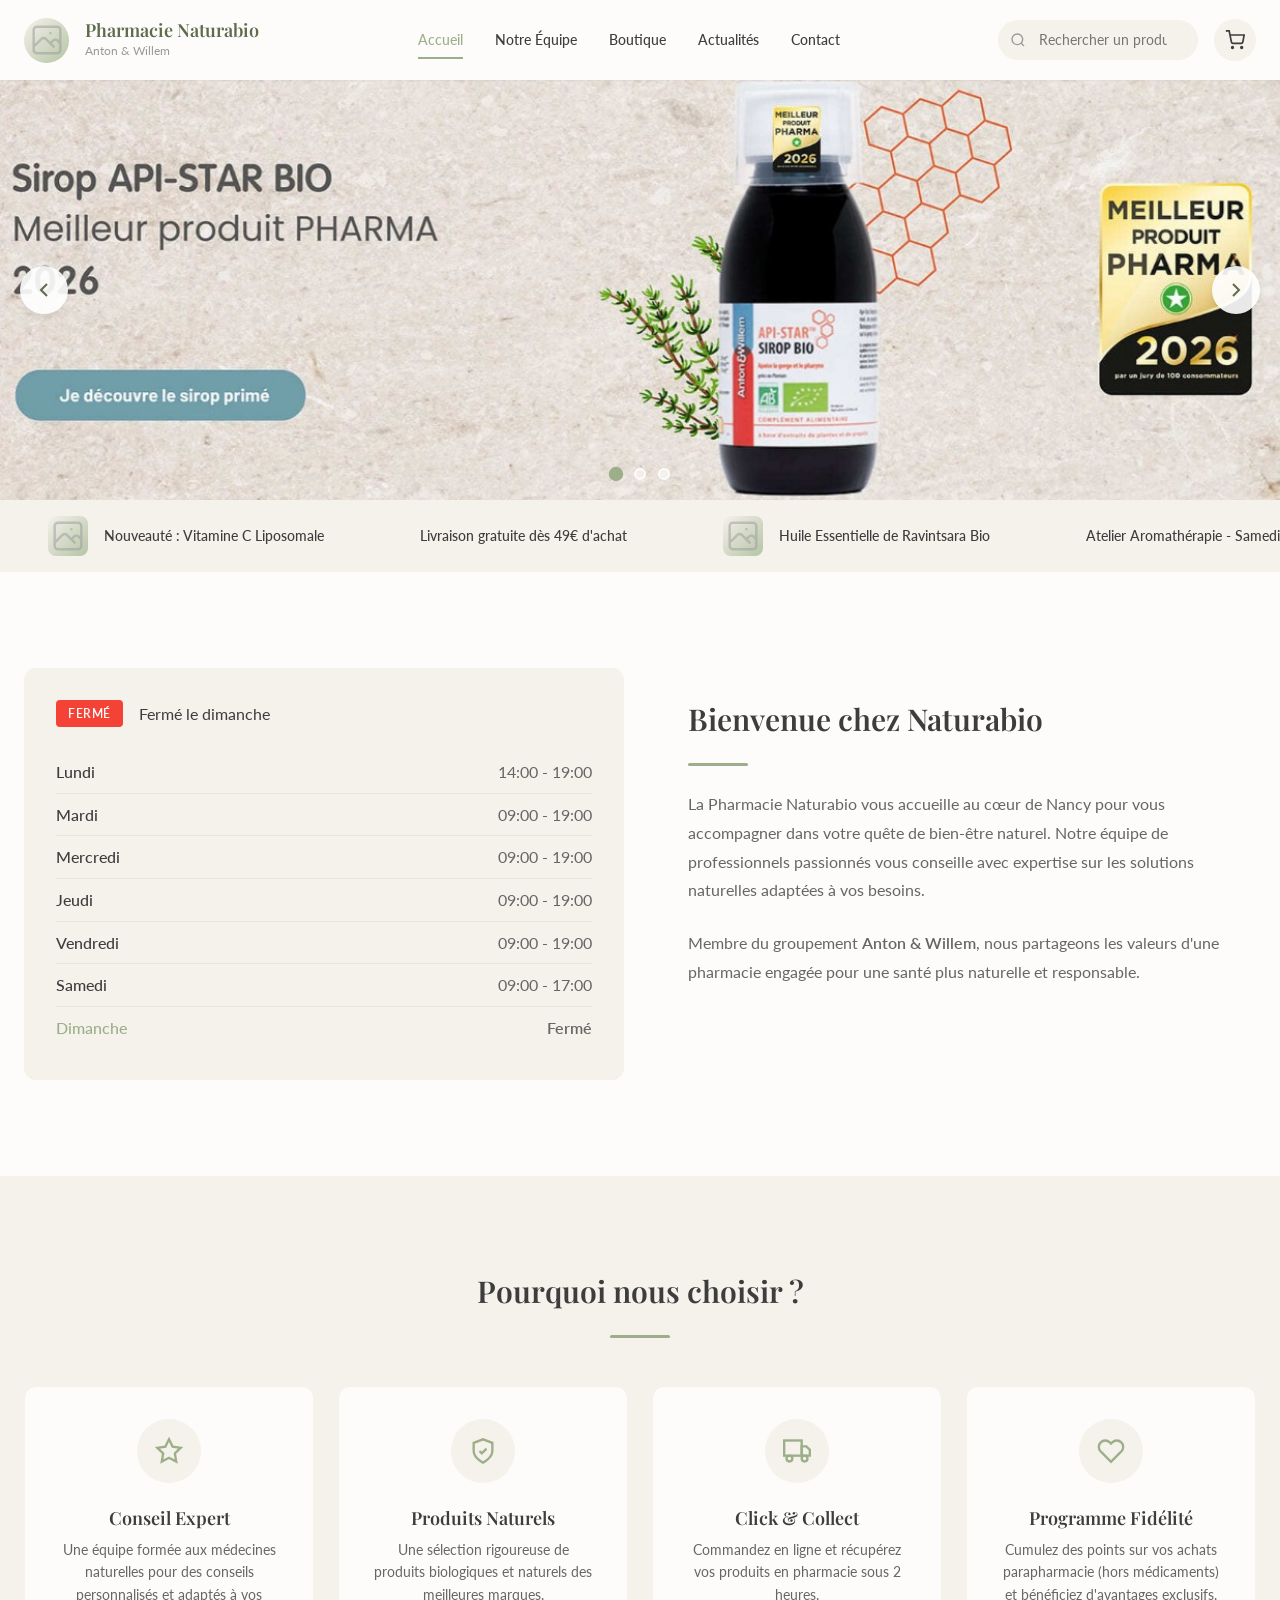
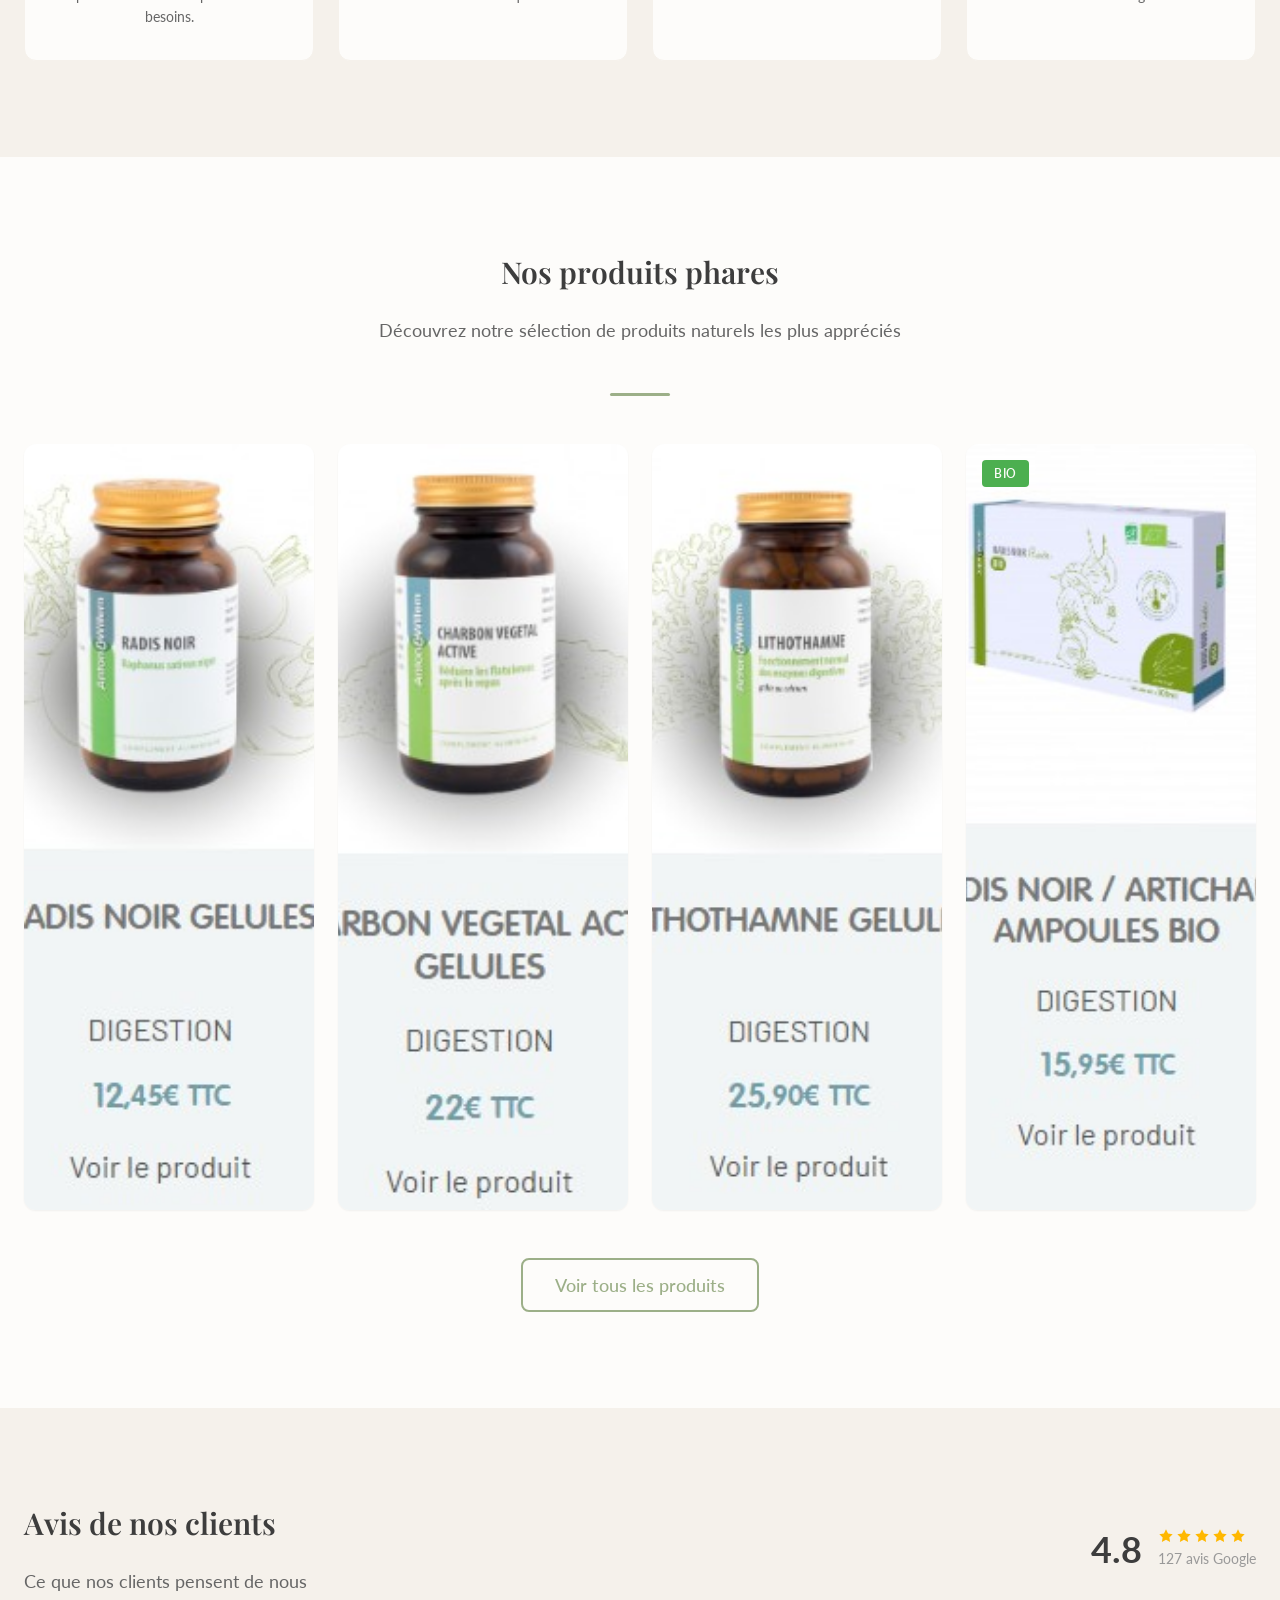
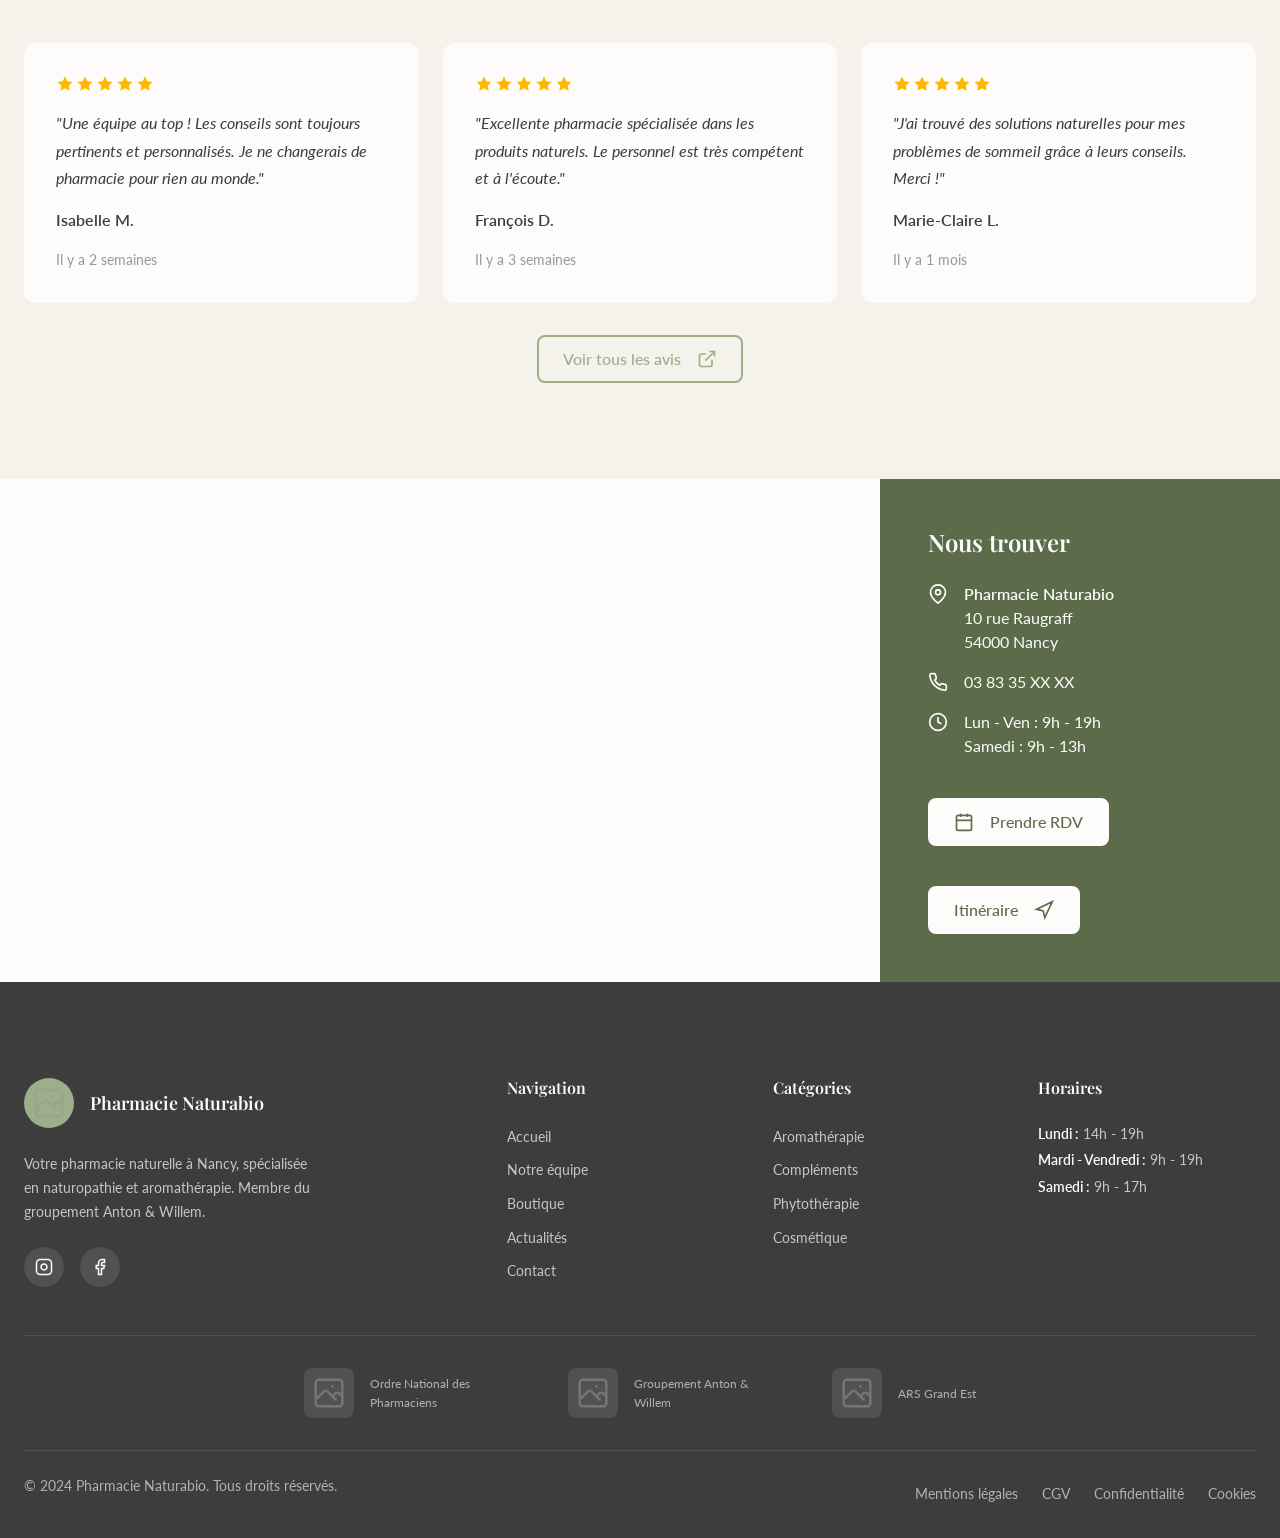
==== index.html @ a5e8bb73 "Initial commit - Site Pharmacie Naturabio Nancy" ====
<!DOCTYPE html>
<html lang="fr">
<head>
    <meta charset="UTF-8">
    <meta name="viewport" content="width=device-width, initial-scale=1.0">
    <meta name="description" content="Pharmacie Naturabio Nancy - Votre pharmacie naturelle spécialisée en naturopathie, aromathérapie et phytothérapie. Conseil expert et produits naturels de qualité.">
    <meta name="keywords" content="pharmacie, naturopathie, aromathérapie, phytothérapie, Nancy, produits naturels, huiles essentielles, compléments alimentaires">
    <meta name="author" content="Pharmacie Naturabio">

    <!-- Open Graph -->
    <meta property="og:title" content="Pharmacie Naturabio Nancy - Votre pharmacie naturelle">
    <meta property="og:description" content="Spécialiste en naturopathie et aromathérapie à Nancy. Conseils personnalisés et produits naturels de qualité.">
    <meta property="og:type" content="website">
    <meta property="og:url" content="https://www.pharmacie-naturabio.fr">
    <meta property="og:image" content="assets/images/og-image.jpg">

    <!-- Favicon -->
    <link rel="icon" type="image/svg+xml" href="assets/images/favicon.svg">
    <link rel="apple-touch-icon" href="assets/images/apple-touch-icon.png">

    <!-- Fonts -->
    <link rel="preconnect" href="https://fonts.googleapis.com">
    <link rel="preconnect" href="https://fonts.gstatic.com" crossorigin>
    <link href="https://fonts.googleapis.com/css2?family=Lato:wght@300;400;500;600;700&family=Playfair+Display:wght@400;500;600;700&display=swap" rel="stylesheet">

    <!-- Styles -->
    <link rel="stylesheet" href="styles/main.css">
    <link rel="stylesheet" href="styles/components.css">
    <link rel="stylesheet" href="styles/layout.css">
    <link rel="stylesheet" href="styles/responsive.css">

    <title>Pharmacie Naturabio Nancy - Votre pharmacie naturelle</title>

    <!-- Schema.org LocalBusiness -->
    <script type="application/ld+json">
    {
        "@context": "https://schema.org",
        "@type": "Pharmacy",
        "name": "Pharmacie Naturabio",
        "image": "https://www.pharmacie-naturabio.fr/assets/images/pharmacy.jpg",
        "address": {
            "@type": "PostalAddress",
            "streetAddress": "10 rue Raugraff",
            "addressLocality": "Nancy",
            "postalCode": "54000",
            "addressCountry": "FR"
        },
        "telephone": "+33383350000",
        "openingHoursSpecification": [
            {
                "@type": "OpeningHoursSpecification",
                "dayOfWeek": "Monday",
                "opens": "14:00",
                "closes": "19:00"
            },
            {
                "@type": "OpeningHoursSpecification",
                "dayOfWeek": ["Tuesday", "Wednesday", "Thursday", "Friday"],
                "opens": "09:00",
                "closes": "19:00"
            },
            {
                "@type": "OpeningHoursSpecification",
                "dayOfWeek": "Saturday",
                "opens": "09:00",
                "closes": "17:00"
            }
        ],
        "priceRange": "€€"
    }
    </script>
</head>
<body>
    <div class="page-wrapper">
        <!-- Header -->
        <header class="header">
            <div class="container header-container">
                <!-- Logo -->
                <a href="index.html" class="header-logo">
                    <div class="placeholder-image" style="width: 45px; height: 45px; border-radius: 50%;"></div>
                    <div class="header-logo-text">
                        <span class="header-logo-name">Pharmacie Naturabio</span>
                        <span class="header-logo-tagline">Anton & Willem</span>
                    </div>
                </a>

                <!-- Navigation -->
                <nav class="nav-main">
                    <a href="index.html" class="active">Accueil</a>
                    <a href="equipe.html">Notre Équipe</a>
                    <a href="boutique.html">Boutique</a>
                    <a href="actualites.html">Actualités</a>
                    <a href="contact.html">Contact</a>
                </nav>

                <!-- Header Actions -->
                <div class="header-actions">
                    <div class="header-search">
                        <span class="search-icon">
                            <svg width="16" height="16" viewBox="0 0 24 24" fill="none" stroke="currentColor" stroke-width="2">
                                <circle cx="11" cy="11" r="8"></circle>
                                <line x1="21" y1="21" x2="16.65" y2="16.65"></line>
                            </svg>
                        </span>
                        <input type="search" placeholder="Rechercher un produit..." aria-label="Rechercher">
                    </div>

                    <a href="panier.html" class="cart-btn" aria-label="Panier">
                        <svg width="20" height="20" viewBox="0 0 24 24" fill="none" stroke="currentColor" stroke-width="2">
                            <circle cx="9" cy="21" r="1"></circle>
                            <circle cx="20" cy="21" r="1"></circle>
                            <path d="M1 1h4l2.68 13.39a2 2 0 0 0 2 1.61h9.72a2 2 0 0 0 2-1.61L23 6H6"></path>
                        </svg>
                        <span class="cart-count"></span>
                    </a>

                    <!-- Mobile Menu Toggle -->
                    <button class="menu-toggle" aria-label="Menu">
                        <span></span>
                        <span></span>
                        <span></span>
                    </button>
                </div>
            </div>
        </header>

        <!-- Mobile Navigation -->
        <nav class="nav-mobile">
            <a href="index.html" class="active">Accueil</a>
            <a href="equipe.html">Notre Équipe</a>
            <a href="boutique.html">Boutique</a>
            <a href="actualites.html">Actualités</a>
            <a href="contact.html">Contact</a>
        </nav>

        <!-- Main Content -->
        <main class="main-content">
            <!-- Hero Slideshow -->
            <section class="hero-slideshow">
                <div class="hero-slides">
                    <div class="hero-slide active">
                        <img src="assets/images/hero/hero-1.jpg" alt="Sirop API-STAR BIO - Meilleur produit Pharma 2026">
                    </div>
                    <div class="hero-slide">
                        <img src="assets/images/hero/hero-2.jpg" alt="45 Huiles essentielles 100% biologiques">
                    </div>
                    <div class="hero-slide">
                        <img src="assets/images/hero/hero-3.jpg" alt="Dynafyt - Vitalité physique et mentale 2026">
                    </div>
                </div>
                <div class="hero-dots">
                    <button class="hero-dot active" data-slide="0" aria-label="Slide 1"></button>
                    <button class="hero-dot" data-slide="1" aria-label="Slide 2"></button>
                    <button class="hero-dot" data-slide="2" aria-label="Slide 3"></button>
                </div>
                <button class="hero-arrow hero-arrow-prev" aria-label="Précédent">
                    <svg width="24" height="24" viewBox="0 0 24 24" fill="none" stroke="currentColor" stroke-width="2">
                        <polyline points="15,18 9,12 15,6"></polyline>
                    </svg>
                </button>
                <button class="hero-arrow hero-arrow-next" aria-label="Suivant">
                    <svg width="24" height="24" viewBox="0 0 24 24" fill="none" stroke="currentColor" stroke-width="2">
                        <polyline points="9,18 15,12 9,6"></polyline>
                    </svg>
                </button>
            </section>

            <!-- Marquee Banner -->
            <section class="marquee">
                <div class="marquee-content">
                    <!-- Content will be generated by marquee.js -->
                    <div class="marquee-item">
                        <span>Livraison gratuite dès 49€ d'achat</span>
                    </div>
                    <div class="marquee-divider"></div>
                    <div class="marquee-item">
                        <span>Click & Collect disponible</span>
                    </div>
                    <div class="marquee-divider"></div>
                    <div class="marquee-item">
                        <span>Conseil expert en aromathérapie</span>
                    </div>
                    <div class="marquee-divider"></div>
                    <div class="marquee-item">
                        <span>Nouveautés chaque semaine</span>
                    </div>
                    <div class="marquee-divider"></div>
                </div>
            </section>

            <!-- Hours Section -->
            <section class="section hours-section">
                <div class="container">
                    <div class="hours-grid">
                        <div class="hours-card">
                            <div class="hours-status">
                                <!-- Status will be generated by hours.js -->
                                <span class="badge badge-open">Ouvert</span>
                                <span class="hours-message">Jusqu'à 19h00</span>
                            </div>
                            <table class="hours-table">
                                <tr>
                                    <td class="day">Lundi</td>
                                    <td class="time">14h - 19h</td>
                                </tr>
                                <tr>
                                    <td class="day">Mardi</td>
                                    <td class="time">9h - 19h</td>
                                </tr>
                                <tr>
                                    <td class="day">Mercredi</td>
                                    <td class="time">9h - 19h</td>
                                </tr>
                                <tr>
                                    <td class="day">Jeudi</td>
                                    <td class="time">9h - 19h</td>
                                </tr>
                                <tr>
                                    <td class="day">Vendredi</td>
                                    <td class="time">9h - 19h</td>
                                </tr>
                                <tr>
                                    <td class="day">Samedi</td>
                                    <td class="time">9h - 17h</td>
                                </tr>
                                <tr>
                                    <td class="day">Dimanche</td>
                                    <td class="time">Fermé</td>
                                </tr>
                            </table>
                            <div class="hours-alert">
                                <!-- Alerts will be generated by hours.js -->
                            </div>
                        </div>

                        <div style="padding: var(--spacing-xl);">
                            <h2 class="section-title">Bienvenue chez Naturabio</h2>
                            <div class="divider divider--left"></div>
                            <p style="color: var(--color-text-light); line-height: 1.8; margin-bottom: var(--spacing-lg);">
                                La Pharmacie Naturabio vous accueille au cœur de Nancy pour vous accompagner dans votre quête de bien-être naturel. Notre équipe de professionnels passionnés vous conseille avec expertise sur les solutions naturelles adaptées à vos besoins.
                            </p>
                            <p style="color: var(--color-text-light); line-height: 1.8;">
                                Membre du groupement <strong>Anton & Willem</strong>, nous partageons les valeurs d'une pharmacie engagée pour une santé plus naturelle et responsable.
                            </p>
                        </div>
                    </div>
                </div>
            </section>

            <!-- Features Section -->
            <section class="section bg-secondary">
                <div class="container">
                    <div class="text-center mb-2xl">
                        <h2 class="section-title">Pourquoi nous choisir ?</h2>
                        <div class="divider"></div>
                    </div>

                    <div class="features-grid">
                        <div class="feature-card">
                            <div class="feature-icon">
                                <svg width="28" height="28" viewBox="0 0 24 24" fill="none" stroke="currentColor" stroke-width="2">
                                    <path d="M12 2l3.09 6.26L22 9.27l-5 4.87 1.18 6.88L12 17.77l-6.18 3.25L7 14.14 2 9.27l6.91-1.01L12 2z"></path>
                                </svg>
                            </div>
                            <h3 class="feature-title">Conseil Expert</h3>
                            <p class="feature-text">Une équipe formée aux médecines naturelles pour des conseils personnalisés et adaptés à vos besoins.</p>
                        </div>

                        <div class="feature-card">
                            <div class="feature-icon">
                                <svg width="28" height="28" viewBox="0 0 24 24" fill="none" stroke="currentColor" stroke-width="2">
                                    <path d="M12 22s8-4 8-10V5l-8-3-8 3v7c0 6 8 10 8 10z"></path>
                                    <path d="M9 12l2 2 4-4"></path>
                                </svg>
                            </div>
                            <h3 class="feature-title">Produits Naturels</h3>
                            <p class="feature-text">Une sélection rigoureuse de produits biologiques et naturels des meilleures marques.</p>
                        </div>

                        <div class="feature-card">
                            <div class="feature-icon">
                                <svg width="28" height="28" viewBox="0 0 24 24" fill="none" stroke="currentColor" stroke-width="2">
                                    <rect x="1" y="3" width="15" height="13"></rect>
                                    <polygon points="16 8 20 8 23 11 23 16 16 16 16 8"></polygon>
                                    <circle cx="5.5" cy="18.5" r="2.5"></circle>
                                    <circle cx="18.5" cy="18.5" r="2.5"></circle>
                                </svg>
                            </div>
                            <h3 class="feature-title">Click & Collect</h3>
                            <p class="feature-text">Commandez en ligne et récupérez vos produits en pharmacie sous 2 heures.</p>
                        </div>

                        <div class="feature-card">
                            <div class="feature-icon">
                                <svg width="28" height="28" viewBox="0 0 24 24" fill="none" stroke="currentColor" stroke-width="2">
                                    <path d="M20.84 4.61a5.5 5.5 0 0 0-7.78 0L12 5.67l-1.06-1.06a5.5 5.5 0 0 0-7.78 7.78l1.06 1.06L12 21.23l7.78-7.78 1.06-1.06a5.5 5.5 0 0 0 0-7.78z"></path>
                                </svg>
                            </div>
                            <h3 class="feature-title">Programme Fidélité</h3>
                            <p class="feature-text">Cumulez des points sur vos achats parapharmacie (hors médicaments) et bénéficiez d'avantages exclusifs.</p>
                        </div>
                    </div>
                </div>
            </section>

            <!-- Products Preview Section -->
            <section class="section">
                <div class="container">
                    <div class="text-center mb-2xl">
                        <h2 class="section-title">Nos produits phares</h2>
                        <p class="section-subtitle">Découvrez notre sélection de produits naturels les plus appréciés</p>
                        <div class="divider"></div>
                    </div>

                    <div class="products-grid" style="grid-template-columns: repeat(4, 1fr);">
                        <!-- Product 1 - Radis Noir -->
                        <article class="card product-card">
                            <a href="boutique.html" class="card-image">
                                <img src="assets/images/products/product-1.jpg" alt="Radis Noir Gélules">
                            </a>
                            <div class="card-body">
                                <p class="product-brand">Anton & Willem</p>
                                <h3 class="product-name">
                                    <a href="boutique.html">Radis Noir Gélules</a>
                                </h3>
                                <p class="product-category">Digestion</p>
                                <div>
                                    <span class="product-price">12,45 €</span>
                                </div>
                                <button class="btn btn-primary btn-sm btn-block add-to-cart mt-md">
                                    Ajouter au panier
                                </button>
                            </div>
                        </article>

                        <!-- Product 2 - Charbon Végétal -->
                        <article class="card product-card">
                            <a href="boutique.html" class="card-image">
                                <img src="assets/images/products/product-2.jpg" alt="Charbon Végétal Active Gélules">
                            </a>
                            <div class="card-body">
                                <p class="product-brand">Anton & Willem</p>
                                <h3 class="product-name">
                                    <a href="boutique.html">Charbon Végétal Active</a>
                                </h3>
                                <p class="product-category">Digestion</p>
                                <div>
                                    <span class="product-price">22,00 €</span>
                                </div>
                                <button class="btn btn-primary btn-sm btn-block add-to-cart mt-md">
                                    Ajouter au panier
                                </button>
                            </div>
                        </article>

                        <!-- Product 3 - Lithothamne -->
                        <article class="card product-card">
                            <a href="boutique.html" class="card-image">
                                <img src="assets/images/products/product-3.jpg" alt="Lithothamne Gélules">
                            </a>
                            <div class="card-body">
                                <p class="product-brand">Anton & Willem</p>
                                <h3 class="product-name">
                                    <a href="boutique.html">Lithothamne Gélules</a>
                                </h3>
                                <p class="product-category">Digestion</p>
                                <div>
                                    <span class="product-price">25,90 €</span>
                                </div>
                                <button class="btn btn-primary btn-sm btn-block add-to-cart mt-md">
                                    Ajouter au panier
                                </button>
                            </div>
                        </article>

                        <!-- Product 4 - Radis Noir Artichaut -->
                        <article class="card product-card">
                            <a href="boutique.html" class="card-image">
                                <img src="assets/images/products/product-4.jpg" alt="Radis Noir Artichaut Ampoules Bio">
                                <div class="product-badges">
                                    <span class="badge badge-bio">Bio</span>
                                </div>
                            </a>
                            <div class="card-body">
                                <p class="product-brand">Anton & Willem</p>
                                <h3 class="product-name">
                                    <a href="boutique.html">Radis Noir / Artichaut Ampoules</a>
                                </h3>
                                <p class="product-category">Digestion</p>
                                <div>
                                    <span class="product-price">15,95 €</span>
                                </div>
                                <button class="btn btn-primary btn-sm btn-block add-to-cart mt-md">
                                    Ajouter au panier
                                </button>
                            </div>
                        </article>
                    </div>

                    <div class="text-center mt-2xl">
                        <a href="boutique.html" class="btn btn-secondary btn-lg">Voir tous les produits</a>
                    </div>
                </div>
            </section>

            <!-- Reviews Section -->
            <section class="section reviews-section">
                <div class="container">
                    <div class="reviews-header">
                        <div>
                            <h2 class="section-title">Avis de nos clients</h2>
                            <p class="section-subtitle">Ce que nos clients pensent de nous</p>
                        </div>
                        <div class="reviews-summary">
                            <span class="reviews-score">4.8</span>
                            <div class="reviews-stars">
                                <div class="stars-rating">
                                    <svg class="star-filled" viewBox="0 0 24 24"><path d="M12 2l3.09 6.26L22 9.27l-5 4.87 1.18 6.88L12 17.77l-6.18 3.25L7 14.14 2 9.27l6.91-1.01L12 2z" fill="currentColor"/></svg>
                                    <svg class="star-filled" viewBox="0 0 24 24"><path d="M12 2l3.09 6.26L22 9.27l-5 4.87 1.18 6.88L12 17.77l-6.18 3.25L7 14.14 2 9.27l6.91-1.01L12 2z" fill="currentColor"/></svg>
                                    <svg class="star-filled" viewBox="0 0 24 24"><path d="M12 2l3.09 6.26L22 9.27l-5 4.87 1.18 6.88L12 17.77l-6.18 3.25L7 14.14 2 9.27l6.91-1.01L12 2z" fill="currentColor"/></svg>
                                    <svg class="star-filled" viewBox="0 0 24 24"><path d="M12 2l3.09 6.26L22 9.27l-5 4.87 1.18 6.88L12 17.77l-6.18 3.25L7 14.14 2 9.27l6.91-1.01L12 2z" fill="currentColor"/></svg>
                                    <svg class="star-filled" viewBox="0 0 24 24"><path d="M12 2l3.09 6.26L22 9.27l-5 4.87 1.18 6.88L12 17.77l-6.18 3.25L7 14.14 2 9.27l6.91-1.01L12 2z" fill="currentColor"/></svg>
                                </div>
                                <span class="reviews-count">127 avis Google</span>
                            </div>
                        </div>
                    </div>

                    <div class="reviews-carousel">
                        <div class="review-card">
                            <div class="review-stars">
                                <svg viewBox="0 0 24 24"><path d="M12 2l3.09 6.26L22 9.27l-5 4.87 1.18 6.88L12 17.77l-6.18 3.25L7 14.14 2 9.27l6.91-1.01L12 2z"/></svg>
                                <svg viewBox="0 0 24 24"><path d="M12 2l3.09 6.26L22 9.27l-5 4.87 1.18 6.88L12 17.77l-6.18 3.25L7 14.14 2 9.27l6.91-1.01L12 2z"/></svg>
                                <svg viewBox="0 0 24 24"><path d="M12 2l3.09 6.26L22 9.27l-5 4.87 1.18 6.88L12 17.77l-6.18 3.25L7 14.14 2 9.27l6.91-1.01L12 2z"/></svg>
                                <svg viewBox="0 0 24 24"><path d="M12 2l3.09 6.26L22 9.27l-5 4.87 1.18 6.88L12 17.77l-6.18 3.25L7 14.14 2 9.27l6.91-1.01L12 2z"/></svg>
                                <svg viewBox="0 0 24 24"><path d="M12 2l3.09 6.26L22 9.27l-5 4.87 1.18 6.88L12 17.77l-6.18 3.25L7 14.14 2 9.27l6.91-1.01L12 2z"/></svg>
                            </div>
                            <p class="review-text">"Une équipe au top ! Les conseils sont toujours pertinents et personnalisés. Je ne changerais de pharmacie pour rien au monde."</p>
                            <p class="review-author">Isabelle M.</p>
                            <p class="review-date">Il y a 2 semaines</p>
                        </div>

                        <div class="review-card">
                            <div class="review-stars">
                                <svg viewBox="0 0 24 24"><path d="M12 2l3.09 6.26L22 9.27l-5 4.87 1.18 6.88L12 17.77l-6.18 3.25L7 14.14 2 9.27l6.91-1.01L12 2z"/></svg>
                                <svg viewBox="0 0 24 24"><path d="M12 2l3.09 6.26L22 9.27l-5 4.87 1.18 6.88L12 17.77l-6.18 3.25L7 14.14 2 9.27l6.91-1.01L12 2z"/></svg>
                                <svg viewBox="0 0 24 24"><path d="M12 2l3.09 6.26L22 9.27l-5 4.87 1.18 6.88L12 17.77l-6.18 3.25L7 14.14 2 9.27l6.91-1.01L12 2z"/></svg>
                                <svg viewBox="0 0 24 24"><path d="M12 2l3.09 6.26L22 9.27l-5 4.87 1.18 6.88L12 17.77l-6.18 3.25L7 14.14 2 9.27l6.91-1.01L12 2z"/></svg>
                                <svg viewBox="0 0 24 24"><path d="M12 2l3.09 6.26L22 9.27l-5 4.87 1.18 6.88L12 17.77l-6.18 3.25L7 14.14 2 9.27l6.91-1.01L12 2z"/></svg>
                            </div>
                            <p class="review-text">"Excellente pharmacie spécialisée dans les produits naturels. Le personnel est très compétent et à l'écoute."</p>
                            <p class="review-author">François D.</p>
                            <p class="review-date">Il y a 3 semaines</p>
                        </div>

                        <div class="review-card">
                            <div class="review-stars">
                                <svg viewBox="0 0 24 24"><path d="M12 2l3.09 6.26L22 9.27l-5 4.87 1.18 6.88L12 17.77l-6.18 3.25L7 14.14 2 9.27l6.91-1.01L12 2z"/></svg>
                                <svg viewBox="0 0 24 24"><path d="M12 2l3.09 6.26L22 9.27l-5 4.87 1.18 6.88L12 17.77l-6.18 3.25L7 14.14 2 9.27l6.91-1.01L12 2z"/></svg>
                                <svg viewBox="0 0 24 24"><path d="M12 2l3.09 6.26L22 9.27l-5 4.87 1.18 6.88L12 17.77l-6.18 3.25L7 14.14 2 9.27l6.91-1.01L12 2z"/></svg>
                                <svg viewBox="0 0 24 24"><path d="M12 2l3.09 6.26L22 9.27l-5 4.87 1.18 6.88L12 17.77l-6.18 3.25L7 14.14 2 9.27l6.91-1.01L12 2z"/></svg>
                                <svg viewBox="0 0 24 24"><path d="M12 2l3.09 6.26L22 9.27l-5 4.87 1.18 6.88L12 17.77l-6.18 3.25L7 14.14 2 9.27l6.91-1.01L12 2z"/></svg>
                            </div>
                            <p class="review-text">"J'ai trouvé des solutions naturelles pour mes problèmes de sommeil grâce à leurs conseils. Merci !"</p>
                            <p class="review-author">Marie-Claire L.</p>
                            <p class="review-date">Il y a 1 mois</p>
                        </div>
                    </div>

                    <div class="text-center mt-xl">
                        <a href="https://g.page/pharmacie-naturabio-nancy" target="_blank" rel="noopener" class="btn btn-secondary">
                            Voir tous les avis
                            <svg width="16" height="16" viewBox="0 0 24 24" fill="none" stroke="currentColor" stroke-width="2" style="margin-left: 8px;">
                                <path d="M18 13v6a2 2 0 0 1-2 2H5a2 2 0 0 1-2-2V8a2 2 0 0 1 2-2h6"></path>
                                <polyline points="15 3 21 3 21 9"></polyline>
                                <line x1="10" y1="14" x2="21" y2="3"></line>
                            </svg>
                        </a>
                    </div>
                </div>
            </section>

            <!-- Map Section -->
            <section class="map-section">
                <div class="map-container">
                    <div class="map-iframe">
                        <iframe
                            src="https://www.google.com/maps/embed?pb=!1m18!1m12!1m3!1d2635.8!2d6.18!3d48.69!2m3!1f0!2f0!3f0!3m2!1i1024!2i768!4f13.1!3m3!1m2!1s0x0%3A0x0!2zNDjCsDQxJzI0LjAiTiA2wrAxMCc0OC4wIkU!5e0!3m2!1sfr!2sfr!4v1"
                            width="100%"
                            height="100%"
                            style="border:0;"
                            allowfullscreen=""
                            loading="lazy"
                            referrerpolicy="no-referrer-when-downgrade"
                            title="Localisation Pharmacie Naturabio Nancy">
                        </iframe>
                    </div>
                    <div class="map-info">
                        <h3>Nous trouver</h3>
                        <div class="map-info-item">
                            <svg viewBox="0 0 24 24" fill="none" stroke="currentColor" stroke-width="2">
                                <path d="M21 10c0 7-9 13-9 13s-9-6-9-13a9 9 0 0 1 18 0z"></path>
                                <circle cx="12" cy="10" r="3"></circle>
                            </svg>
                            <p>
                                <strong>Pharmacie Naturabio</strong><br>
                                10 rue Raugraff<br>
                                54000 Nancy
                            </p>
                        </div>
                        <div class="map-info-item">
                            <svg viewBox="0 0 24 24" fill="none" stroke="currentColor" stroke-width="2">
                                <path d="M22 16.92v3a2 2 0 0 1-2.18 2 19.79 19.79 0 0 1-8.63-3.07 19.5 19.5 0 0 1-6-6 19.79 19.79 0 0 1-3.07-8.67A2 2 0 0 1 4.11 2h3a2 2 0 0 1 2 1.72 12.84 12.84 0 0 0 .7 2.81 2 2 0 0 1-.45 2.11L8.09 9.91a16 16 0 0 0 6 6l1.27-1.27a2 2 0 0 1 2.11-.45 12.84 12.84 0 0 0 2.81.7A2 2 0 0 1 22 16.92z"></path>
                            </svg>
                            <p>03 83 35 XX XX</p>
                        </div>
                        <div class="map-info-item">
                            <svg viewBox="0 0 24 24" fill="none" stroke="currentColor" stroke-width="2">
                                <circle cx="12" cy="12" r="10"></circle>
                                <polyline points="12 6 12 12 16 14"></polyline>
                            </svg>
                            <p>
                                Lun - Ven : 9h - 19h<br>
                                Samedi : 9h - 13h
                            </p>
                        </div>
                        <div style="display: flex; gap: var(--spacing-md); flex-wrap: wrap;">
                        <a href="https://www.doctolib.fr/pharmacie/nancy/clarisse-brenger" target="_blank" rel="noopener" class="btn btn-white">
                            <svg width="16" height="16" viewBox="0 0 24 24" fill="none" stroke="currentColor" stroke-width="2" style="margin-right: 8px;">
                                <rect x="3" y="4" width="18" height="18" rx="2" ry="2"></rect>
                                <line x1="16" y1="2" x2="16" y2="6"></line>
                                <line x1="8" y1="2" x2="8" y2="6"></line>
                                <line x1="3" y1="10" x2="21" y2="10"></line>
                            </svg>
                            Prendre RDV
                        </a>
                        <a href="https://www.google.com/maps/dir//10+rue+Raugraff,+54000+Nancy" target="_blank" rel="noopener" class="btn btn-white">
                            Itinéraire
                            <svg width="16" height="16" viewBox="0 0 24 24" fill="none" stroke="currentColor" stroke-width="2" style="margin-left: 8px;">
                                <polygon points="3 11 22 2 13 21 11 13 3 11"></polygon>
                            </svg>
                        </a>
                        </div>
                    </div>
                </div>
            </section>
        </main>

        <!-- Footer -->
        <footer class="footer">
            <div class="container">
                <div class="footer-main">
                    <div class="footer-brand">
                        <div class="footer-logo">
                            <div class="placeholder-image" style="width: 50px; height: 50px; border-radius: 50%; background: var(--color-primary);"></div>
                            <span class="footer-logo-text">Pharmacie Naturabio</span>
                        </div>
                        <p>Votre pharmacie naturelle à Nancy, spécialisée en naturopathie et aromathérapie. Membre du groupement Anton & Willem.</p>
                        <div class="footer-social">
                            <a href="https://www.instagram.com/pharmacie_naturabio" target="_blank" rel="noopener" aria-label="Instagram">
                                <svg viewBox="0 0 24 24" fill="none" stroke="currentColor" stroke-width="2">
                                    <rect x="2" y="2" width="20" height="20" rx="5" ry="5"></rect>
                                    <path d="M16 11.37A4 4 0 1 1 12.63 8 4 4 0 0 1 16 11.37z"></path>
                                    <line x1="17.5" y1="6.5" x2="17.51" y2="6.5"></line>
                                </svg>
                            </a>
                            <a href="https://www.facebook.com/pharmacienaturabio" target="_blank" rel="noopener" aria-label="Facebook">
                                <svg viewBox="0 0 24 24" fill="none" stroke="currentColor" stroke-width="2">
                                    <path d="M18 2h-3a5 5 0 0 0-5 5v3H7v4h3v8h4v-8h3l1-4h-4V7a1 1 0 0 1 1-1h3z"></path>
                                </svg>
                            </a>
                        </div>
                    </div>

                    <div class="footer-column">
                        <h4>Navigation</h4>
                        <ul>
                            <li><a href="index.html">Accueil</a></li>
                            <li><a href="equipe.html">Notre équipe</a></li>
                            <li><a href="boutique.html">Boutique</a></li>
                            <li><a href="actualites.html">Actualités</a></li>
                            <li><a href="contact.html">Contact</a></li>
                        </ul>
                    </div>

                    <div class="footer-column">
                        <h4>Catégories</h4>
                        <ul>
                            <li><a href="boutique.html?cat=aromatherapie">Aromathérapie</a></li>
                            <li><a href="boutique.html?cat=complements">Compléments</a></li>
                            <li><a href="boutique.html?cat=phytotherapie">Phytothérapie</a></li>
                            <li><a href="boutique.html?cat=cosmetique">Cosmétique</a></li>
                        </ul>
                    </div>

                    <div class="footer-column">
                        <h4>Horaires</h4>
                        <div class="footer-hours">
                            <p><strong>Lundi</strong></p>
                            <p>14h - 19h</p>
                            <p><strong>Mardi - Vendredi</strong></p>
                            <p>9h - 19h</p>
                            <p><strong>Samedi</strong></p>
                            <p>9h - 17h</p>
                        </div>
                    </div>
                </div>

                <div class="footer-certifications">
                    <div class="footer-certification">
                        <div class="placeholder-image" style="width: 50px; height: 50px; border-radius: var(--radius-md); background: rgba(255,255,255,0.1);"></div>
                        <span>Ordre National des Pharmaciens</span>
                    </div>
                    <div class="footer-certification">
                        <div class="placeholder-image" style="width: 50px; height: 50px; border-radius: var(--radius-md); background: rgba(255,255,255,0.1);"></div>
                        <span>Groupement Anton & Willem</span>
                    </div>
                    <div class="footer-certification">
                        <div class="placeholder-image" style="width: 50px; height: 50px; border-radius: var(--radius-md); background: rgba(255,255,255,0.1);"></div>
                        <span>ARS Grand Est</span>
                    </div>
                </div>

                <div class="footer-bottom">
                    <p>&copy; 2024 Pharmacie Naturabio. Tous droits réservés.</p>
                    <div class="footer-links">
                        <a href="mentions-legales.html">Mentions légales</a>
                        <a href="mentions-legales.html#cgv">CGV</a>
                        <a href="mentions-legales.html#confidentialite">Confidentialité</a>
                        <a href="mentions-legales.html#cookies">Cookies</a>
                    </div>
                </div>
            </div>
        </footer>
    </div>

    <!-- Toast Container -->
    <style>
        .toast {
            position: fixed;
            bottom: 20px;
            right: 20px;
            padding: 1rem 1.5rem;
            background-color: var(--color-text);
            color: var(--color-white);
            border-radius: var(--radius-md);
            box-shadow: var(--shadow-lg);
            display: flex;
            align-items: center;
            gap: 1rem;
            z-index: 1000;
            transform: translateY(100px);
            opacity: 0;
            transition: all var(--transition-base);
        }
        .toast.visible {
            transform: translateY(0);
            opacity: 1;
        }
        .toast-success { background-color: var(--color-success); }
        .toast-error { background-color: var(--color-error); }
        .toast-info { background-color: var(--color-info); }
        .toast-close {
            background: none;
            border: none;
            color: inherit;
            font-size: 1.25rem;
            cursor: pointer;
            opacity: 0.7;
        }
        .toast-close:hover { opacity: 1; }
    </style>

    <!-- Scripts -->
    <script src="js/main.js"></script>
    <script src="js/marquee.js"></script>
    <script src="js/cart.js"></script>
    <script src="js/hours.js"></script>
</body>
</html>
---- styles/main.css ----
/* =============================================
   PHARMACIE NATURABIO - Main CSS
   Variables, Reset, Base Styles
   ============================================= */

/* ----- CSS Variables ----- */
:root {
    /* Primary Colors */
    --color-primary: #9CAF88;
    --color-primary-light: #B5C4A5;
    --color-primary-dark: #7A9166;

    /* Secondary Colors */
    --color-secondary: #F5F1EB;
    --color-secondary-light: #FAF8F5;

    /* Accent Colors */
    --color-accent: #5C6B4A;
    --color-accent-light: #7A8A65;

    /* Neutral Colors */
    --color-text: #3D3D3D;
    --color-text-light: #666666;
    --color-text-muted: #999999;
    --color-white: #FDFCFA;
    --color-white-pure: #FFFFFF;
    --color-black: #1A1A1A;

    /* UI Colors */
    --color-success: #4CAF50;
    --color-warning: #FF9800;
    --color-error: #F44336;
    --color-info: #2196F3;

    /* Typography */
    --font-heading: 'Playfair Display', Georgia, serif;
    --font-body: 'Lato', -apple-system, BlinkMacSystemFont, 'Segoe UI', Roboto, sans-serif;

    /* Font Sizes */
    --text-xs: 0.75rem;
    --text-sm: 0.875rem;
    --text-base: 1rem;
    --text-lg: 1.125rem;
    --text-xl: 1.25rem;
    --text-2xl: 1.5rem;
    --text-3xl: 1.875rem;
    --text-4xl: 2.25rem;
    --text-5xl: 3rem;

    /* Font Weights */
    --font-light: 300;
    --font-normal: 400;
    --font-medium: 500;
    --font-semibold: 600;
    --font-bold: 700;

    /* Spacing */
    --spacing-xs: 0.25rem;
    --spacing-sm: 0.5rem;
    --spacing-md: 1rem;
    --spacing-lg: 1.5rem;
    --spacing-xl: 2rem;
    --spacing-2xl: 3rem;
    --spacing-3xl: 4rem;
    --spacing-4xl: 6rem;

    /* Border Radius */
    --radius-sm: 4px;
    --radius-md: 8px;
    --radius-lg: 12px;
    --radius-xl: 16px;
    --radius-full: 9999px;

    /* Shadows */
    --shadow-sm: 0 1px 2px rgba(0, 0, 0, 0.05);
    --shadow-md: 0 4px 6px rgba(0, 0, 0, 0.07);
    --shadow-lg: 0 10px 15px rgba(0, 0, 0, 0.1);
    --shadow-xl: 0 20px 25px rgba(0, 0, 0, 0.12);

    /* Transitions */
    --transition-fast: 150ms ease;
    --transition-base: 250ms ease;
    --transition-slow: 350ms ease;

    /* Layout */
    --header-height: 80px;
    --header-height-scrolled: 65px;
    --container-max: 1280px;
    --container-padding: 1.5rem;

    /* Z-Index */
    --z-dropdown: 100;
    --z-sticky: 200;
    --z-fixed: 300;
    --z-modal-backdrop: 400;
    --z-modal: 500;
    --z-tooltip: 600;
}

/* ----- CSS Reset ----- */
*,
*::before,
*::after {
    box-sizing: border-box;
    margin: 0;
    padding: 0;
}

html {
    font-size: 16px;
    scroll-behavior: smooth;
    -webkit-text-size-adjust: 100%;
}

body {
    font-family: var(--font-body);
    font-size: var(--text-base);
    font-weight: var(--font-normal);
    line-height: 1.6;
    color: var(--color-text);
    background-color: var(--color-white);
    -webkit-font-smoothing: antialiased;
    -moz-osx-font-smoothing: grayscale;
    overflow-x: hidden;
}

/* Images */
img,
picture,
video,
canvas,
svg {
    display: block;
    max-width: 100%;
    height: auto;
}

/* Form elements */
input,
button,
textarea,
select {
    font: inherit;
    color: inherit;
}

button {
    cursor: pointer;
    background: none;
    border: none;
}

/* Links */
a {
    color: inherit;
    text-decoration: none;
}

/* Lists */
ul,
ol {
    list-style: none;
}

/* Tables */
table {
    border-collapse: collapse;
    border-spacing: 0;
}

/* ----- Typography ----- */
h1, h2, h3, h4, h5, h6 {
    font-family: var(--font-heading);
    font-weight: var(--font-semibold);
    line-height: 1.3;
    color: var(--color-text);
}

h1 {
    font-size: var(--text-4xl);
}

h2 {
    font-size: var(--text-3xl);
}

h3 {
    font-size: var(--text-2xl);
}

h4 {
    font-size: var(--text-xl);
}

h5 {
    font-size: var(--text-lg);
}

h6 {
    font-size: var(--text-base);
}

p {
    margin-bottom: var(--spacing-md);
}

p:last-child {
    margin-bottom: 0;
}

strong, b {
    font-weight: var(--font-semibold);
}

em, i {
    font-style: italic;
}

small {
    font-size: var(--text-sm);
}

/* ----- Links ----- */
a {
    transition: color var(--transition-fast);
}

a:hover {
    color: var(--color-primary);
}

/* ----- Selection ----- */
::selection {
    background-color: var(--color-primary);
    color: var(--color-white);
}

/* ----- Focus Styles ----- */
:focus-visible {
    outline: 2px solid var(--color-primary);
    outline-offset: 2px;
}

/* ----- Scrollbar ----- */
::-webkit-scrollbar {
    width: 10px;
    height: 10px;
}

::-webkit-scrollbar-track {
    background: var(--color-secondary);
}

::-webkit-scrollbar-thumb {
    background: var(--color-primary);
    border-radius: var(--radius-full);
}

::-webkit-scrollbar-thumb:hover {
    background: var(--color-accent);
}

/* ----- Utility Classes ----- */
.container {
    width: 100%;
    max-width: var(--container-max);
    margin: 0 auto;
    padding: 0 var(--container-padding);
}

.section {
    padding: var(--spacing-4xl) 0;
}

.section--sm {
    padding: var(--spacing-2xl) 0;
}

.section--lg {
    padding: var(--spacing-4xl) 0;
}

.text-center {
    text-align: center;
}

.text-left {
    text-align: left;
}

.text-right {
    text-align: right;
}

.visually-hidden {
    position: absolute;
    width: 1px;
    height: 1px;
    padding: 0;
    margin: -1px;
    overflow: hidden;
    clip: rect(0, 0, 0, 0);
    white-space: nowrap;
    border: 0;
}

/* Section Titles */
.section-title {
    font-family: var(--font-heading);
    font-size: var(--text-3xl);
    font-weight: var(--font-semibold);
    color: var(--color-text);
    margin-bottom: var(--spacing-lg);
}

.section-subtitle {
    font-size: var(--text-lg);
    color: var(--color-text-light);
    margin-bottom: var(--spacing-2xl);
}

/* Dividers */
.divider {
    width: 60px;
    height: 3px;
    background: var(--color-primary);
    margin: var(--spacing-lg) auto;
    border-radius: var(--radius-full);
}

.divider--left {
    margin-left: 0;
}

/* Background Colors */
.bg-primary {
    background-color: var(--color-primary);
}

.bg-secondary {
    background-color: var(--color-secondary);
}

.bg-accent {
    background-color: var(--color-accent);
}

.bg-white {
    background-color: var(--color-white);
}

/* Text Colors */
.text-primary {
    color: var(--color-primary);
}

.text-accent {
    color: var(--color-accent);
}

.text-muted {
    color: var(--color-text-muted);
}

.text-white {
    color: var(--color-white);
}

/* Flex Utilities */
.flex {
    display: flex;
}

.flex-col {
    flex-direction: column;
}

.items-center {
    align-items: center;
}

.justify-center {
    justify-content: center;
}

.justify-between {
    justify-content: space-between;
}

.gap-sm {
    gap: var(--spacing-sm);
}

.gap-md {
    gap: var(--spacing-md);
}

.gap-lg {
    gap: var(--spacing-lg);
}

/* Grid Utilities */
.grid {
    display: grid;
}

/* Spacing Utilities */
.mt-sm { margin-top: var(--spacing-sm); }
.mt-md { margin-top: var(--spacing-md); }
.mt-lg { margin-top: var(--spacing-lg); }
.mt-xl { margin-top: var(--spacing-xl); }
.mt-2xl { margin-top: var(--spacing-2xl); }

.mb-sm { margin-bottom: var(--spacing-sm); }
.mb-md { margin-bottom: var(--spacing-md); }
.mb-lg { margin-bottom: var(--spacing-lg); }
.mb-xl { margin-bottom: var(--spacing-xl); }
.mb-2xl { margin-bottom: var(--spacing-2xl); }

/* ----- Page Wrapper ----- */
.page-wrapper {
    min-height: 100vh;
    display: flex;
    flex-direction: column;
}

.main-content {
    flex: 1;
    padding-top: var(--header-height);
}

/* ----- Image Placeholders ----- */
.placeholder-image {
    background: linear-gradient(135deg, var(--color-secondary) 0%, var(--color-primary-light) 100%);
    display: flex;
    align-items: center;
    justify-content: center;
    color: var(--color-text-muted);
    font-size: var(--text-sm);
}

.placeholder-image::before {
    content: '';
    display: block;
    width: 40px;
    height: 40px;
    background-image: url("data:image/svg+xml,%3Csvg xmlns='http://www.w3.org/2000/svg' fill='none' viewBox='0 0 24 24' stroke='%23999999'%3E%3Cpath stroke-linecap='round' stroke-linejoin='round' stroke-width='1.5' d='M4 16l4.586-4.586a2 2 0 012.828 0L16 16m-2-2l1.586-1.586a2 2 0 012.828 0L20 14m-6-6h.01M6 20h12a2 2 0 002-2V6a2 2 0 00-2-2H6a2 2 0 00-2 2v12a2 2 0 002 2z' /%3E%3C/svg%3E");
    background-repeat: no-repeat;
    background-position: center;
    background-size: contain;
    opacity: 0.5;
}

/* ----- Animations ----- */
@keyframes fadeIn {
    from {
        opacity: 0;
    }
    to {
        opacity: 1;
    }
}

@keyframes fadeInUp {
    from {
        opacity: 0;
        transform: translateY(20px);
    }
    to {
        opacity: 1;
        transform: translateY(0);
    }
}

@keyframes slideInLeft {
    from {
        opacity: 0;
        transform: translateX(-20px);
    }
    to {
        opacity: 1;
        transform: translateX(0);
    }
}

@keyframes slideInRight {
    from {
        opacity: 0;
        transform: translateX(20px);
    }
    to {
        opacity: 1;
        transform: translateX(0);
    }
}

@keyframes pulse {
    0%, 100% {
        opacity: 1;
    }
    50% {
        opacity: 0.5;
    }
}

@keyframes spin {
    from {
        transform: rotate(0deg);
    }
    to {
        transform: rotate(360deg);
    }
}

.animate-fade-in {
    animation: fadeIn var(--transition-base) ease-out;
}

.animate-fade-in-up {
    animation: fadeInUp var(--transition-slow) ease-out;
}

/* ----- Print Styles ----- */
@media print {
    .no-print {
        display: none !important;
    }

    body {
        background: white;
        color: black;
    }

    a {
        text-decoration: underline;
    }
}
---- styles/components.css ----
/* =============================================
   PHARMACIE NATURABIO - Components CSS
   Buttons, Cards, Badges, Forms, etc.
   ============================================= */

/* ----- Buttons ----- */
.btn {
    display: inline-flex;
    align-items: center;
    justify-content: center;
    gap: var(--spacing-sm);
    padding: 0.75rem 1.5rem;
    font-family: var(--font-body);
    font-size: var(--text-base);
    font-weight: var(--font-medium);
    line-height: 1;
    text-align: center;
    border: 2px solid transparent;
    border-radius: var(--radius-md);
    cursor: pointer;
    transition: all var(--transition-base);
    text-decoration: none;
}

.btn:disabled {
    opacity: 0.6;
    cursor: not-allowed;
}

/* Primary Button */
.btn-primary {
    background-color: var(--color-primary);
    color: var(--color-white);
    border-color: var(--color-primary);
}

.btn-primary:hover:not(:disabled) {
    background-color: var(--color-accent);
    border-color: var(--color-accent);
}

/* Secondary Button */
.btn-secondary {
    background-color: transparent;
    color: var(--color-primary);
    border-color: var(--color-primary);
}

.btn-secondary:hover:not(:disabled) {
    background-color: var(--color-primary);
    color: var(--color-white);
}

/* Accent Button */
.btn-accent {
    background-color: var(--color-accent);
    color: var(--color-white);
    border-color: var(--color-accent);
}

.btn-accent:hover:not(:disabled) {
    background-color: var(--color-primary-dark);
    border-color: var(--color-primary-dark);
}

/* White Button */
.btn-white {
    background-color: var(--color-white);
    color: var(--color-accent);
    border-color: var(--color-white);
}

.btn-white:hover:not(:disabled) {
    background-color: var(--color-secondary);
    border-color: var(--color-secondary);
}

/* Ghost Button */
.btn-ghost {
    background-color: transparent;
    color: var(--color-text);
    border-color: transparent;
}

.btn-ghost:hover:not(:disabled) {
    background-color: var(--color-secondary);
}

/* Button Sizes */
.btn-sm {
    padding: 0.5rem 1rem;
    font-size: var(--text-sm);
}

.btn-lg {
    padding: 1rem 2rem;
    font-size: var(--text-lg);
}

/* Button Full Width */
.btn-block {
    width: 100%;
}

/* Button with Icon */
.btn-icon {
    padding: 0.75rem;
}

.btn-icon.btn-sm {
    padding: 0.5rem;
}

.btn svg,
.btn-icon svg {
    width: 1.25em;
    height: 1.25em;
}

/* ----- Cards ----- */
.card {
    background-color: var(--color-white);
    border-radius: var(--radius-lg);
    box-shadow: var(--shadow-sm);
    overflow: hidden;
    transition: all var(--transition-base);
}

.card:hover {
    box-shadow: var(--shadow-md);
    transform: translateY(-2px);
}

.card-image {
    position: relative;
    aspect-ratio: 1;
    overflow: hidden;
}

.card-image img {
    width: 100%;
    height: 100%;
    object-fit: cover;
    transition: transform var(--transition-slow);
}

.card:hover .card-image img {
    transform: scale(1.05);
}

.card-body {
    padding: var(--spacing-lg);
}

.card-title {
    font-family: var(--font-heading);
    font-size: var(--text-lg);
    font-weight: var(--font-semibold);
    margin-bottom: var(--spacing-sm);
    color: var(--color-text);
}

.card-text {
    font-size: var(--text-sm);
    color: var(--color-text-light);
    line-height: 1.5;
}

.card-footer {
    padding: var(--spacing-md) var(--spacing-lg);
    border-top: 1px solid var(--color-secondary);
    display: flex;
    align-items: center;
    justify-content: space-between;
}

/* Product Card */
.product-card {
    position: relative;
}

.product-card .card-image {
    aspect-ratio: 1;
    background-color: var(--color-secondary);
}

.product-card .product-badges {
    position: absolute;
    top: var(--spacing-md);
    left: var(--spacing-md);
    display: flex;
    flex-direction: column;
    gap: var(--spacing-xs);
    z-index: 10;
}

.product-card .product-actions {
    position: absolute;
    top: var(--spacing-md);
    right: var(--spacing-md);
    display: flex;
    flex-direction: column;
    gap: var(--spacing-xs);
    opacity: 0;
    transform: translateX(10px);
    transition: all var(--transition-base);
    z-index: 10;
}

.product-card:hover .product-actions {
    opacity: 1;
    transform: translateX(0);
}

.product-card .action-btn {
    width: 36px;
    height: 36px;
    background-color: var(--color-white);
    border-radius: var(--radius-full);
    display: flex;
    align-items: center;
    justify-content: center;
    box-shadow: var(--shadow-md);
    transition: all var(--transition-fast);
}

.product-card .action-btn:hover {
    background-color: var(--color-primary);
    color: var(--color-white);
}

.product-card .action-btn svg {
    width: 18px;
    height: 18px;
}

.product-card .product-brand {
    font-size: var(--text-xs);
    color: var(--color-text-muted);
    text-transform: uppercase;
    letter-spacing: 0.5px;
    margin-bottom: var(--spacing-xs);
}

.product-card .product-name {
    font-family: var(--font-body);
    font-size: var(--text-base);
    font-weight: var(--font-medium);
    color: var(--color-text);
    margin-bottom: var(--spacing-xs);
    display: -webkit-box;
    -webkit-line-clamp: 2;
    -webkit-box-orient: vertical;
    overflow: hidden;
}

.product-card .product-category {
    font-size: var(--text-xs);
    color: var(--color-primary);
    margin-bottom: var(--spacing-sm);
}

.product-card .product-price {
    font-size: var(--text-lg);
    font-weight: var(--font-semibold);
    color: var(--color-accent);
}

.product-card .product-price-old {
    font-size: var(--text-sm);
    color: var(--color-text-muted);
    text-decoration: line-through;
    margin-left: var(--spacing-sm);
}

.product-card .add-to-cart {
    margin-top: var(--spacing-md);
}

/* Team Card */
.team-card {
    text-align: center;
}

.team-card .card-image {
    aspect-ratio: 3/4;
    border-radius: var(--radius-lg) var(--radius-lg) 0 0;
}

.team-card .team-name {
    font-family: var(--font-heading);
    font-size: var(--text-xl);
    font-weight: var(--font-semibold);
    color: var(--color-text);
    margin-bottom: var(--spacing-xs);
}

.team-card .team-role {
    font-size: var(--text-sm);
    color: var(--color-primary);
    font-weight: var(--font-medium);
    margin-bottom: var(--spacing-sm);
}

.team-card .team-specialty {
    font-size: var(--text-sm);
    color: var(--color-text-light);
}

/* Feature Card */
.feature-card {
    text-align: center;
    padding: var(--spacing-xl);
    background-color: var(--color-white);
    border-radius: var(--radius-lg);
    border: 1px solid var(--color-secondary);
}

.feature-card:hover {
    border-color: var(--color-primary-light);
}

.feature-card .feature-icon {
    width: 64px;
    height: 64px;
    background-color: var(--color-secondary);
    border-radius: var(--radius-full);
    display: flex;
    align-items: center;
    justify-content: center;
    margin: 0 auto var(--spacing-lg);
    color: var(--color-primary);
    transition: all var(--transition-base);
}

.feature-card:hover .feature-icon {
    background-color: var(--color-primary);
    color: var(--color-white);
}

.feature-card .feature-icon svg {
    width: 28px;
    height: 28px;
}

.feature-card .feature-title {
    font-family: var(--font-heading);
    font-size: var(--text-lg);
    font-weight: var(--font-semibold);
    margin-bottom: var(--spacing-sm);
}

.feature-card .feature-text {
    font-size: var(--text-sm);
    color: var(--color-text-light);
}

/* Article Card */
.article-card {
    display: flex;
    flex-direction: column;
}

.article-card .card-image {
    aspect-ratio: 16/10;
}

.article-card .article-category {
    display: inline-block;
    font-size: var(--text-xs);
    font-weight: var(--font-medium);
    color: var(--color-primary);
    text-transform: uppercase;
    letter-spacing: 0.5px;
    margin-bottom: var(--spacing-sm);
}

.article-card .article-title {
    font-family: var(--font-heading);
    font-size: var(--text-xl);
    font-weight: var(--font-semibold);
    margin-bottom: var(--spacing-sm);
    display: -webkit-box;
    -webkit-line-clamp: 2;
    -webkit-box-orient: vertical;
    overflow: hidden;
}

.article-card .article-excerpt {
    font-size: var(--text-sm);
    color: var(--color-text-light);
    display: -webkit-box;
    -webkit-line-clamp: 3;
    -webkit-box-orient: vertical;
    overflow: hidden;
    margin-bottom: var(--spacing-md);
}

.article-card .article-meta {
    font-size: var(--text-xs);
    color: var(--color-text-muted);
    margin-top: auto;
}

/* Review Card */
.review-card {
    padding: var(--spacing-xl);
    background-color: var(--color-white);
    border-radius: var(--radius-lg);
}

.review-card .review-stars {
    display: flex;
    gap: 2px;
    margin-bottom: var(--spacing-md);
    color: #FFB800;
}

.review-card .review-stars svg {
    width: 18px;
    height: 18px;
    fill: currentColor;
}

.review-card .review-text {
    font-size: var(--text-base);
    color: var(--color-text);
    font-style: italic;
    line-height: 1.7;
    margin-bottom: var(--spacing-md);
}

.review-card .review-author {
    font-weight: var(--font-semibold);
    color: var(--color-text);
}

.review-card .review-date {
    font-size: var(--text-sm);
    color: var(--color-text-muted);
}

/* ----- Badges ----- */
.badge {
    display: inline-flex;
    align-items: center;
    padding: 0.25rem 0.75rem;
    font-size: var(--text-xs);
    font-weight: var(--font-semibold);
    text-transform: uppercase;
    letter-spacing: 0.5px;
    border-radius: var(--radius-sm);
}

.badge-primary {
    background-color: var(--color-primary);
    color: var(--color-white);
}

.badge-accent {
    background-color: var(--color-accent);
    color: var(--color-white);
}

.badge-new {
    background-color: var(--color-info);
    color: var(--color-white);
}

.badge-promo {
    background-color: var(--color-error);
    color: var(--color-white);
}

.badge-bio {
    background-color: #4CAF50;
    color: var(--color-white);
}

.badge-open {
    background-color: var(--color-success);
    color: var(--color-white);
}

.badge-closed {
    background-color: var(--color-error);
    color: var(--color-white);
}

/* ----- Forms ----- */
.form-group {
    margin-bottom: var(--spacing-lg);
}

.form-label {
    display: block;
    font-size: var(--text-sm);
    font-weight: var(--font-medium);
    color: var(--color-text);
    margin-bottom: var(--spacing-sm);
}

.form-input,
.form-select,
.form-textarea {
    width: 100%;
    padding: 0.75rem 1rem;
    font-size: var(--text-base);
    color: var(--color-text);
    background-color: var(--color-white);
    border: 1px solid var(--color-secondary);
    border-radius: var(--radius-md);
    transition: all var(--transition-fast);
}

.form-input:focus,
.form-select:focus,
.form-textarea:focus {
    outline: none;
    border-color: var(--color-primary);
    box-shadow: 0 0 0 3px rgba(156, 175, 136, 0.2);
}

.form-input::placeholder,
.form-textarea::placeholder {
    color: var(--color-text-muted);
}

.form-textarea {
    min-height: 120px;
    resize: vertical;
}

.form-select {
    appearance: none;
    background-image: url("data:image/svg+xml,%3Csvg xmlns='http://www.w3.org/2000/svg' fill='none' viewBox='0 0 24 24' stroke='%233D3D3D'%3E%3Cpath stroke-linecap='round' stroke-linejoin='round' stroke-width='2' d='M19 9l-7 7-7-7' /%3E%3C/svg%3E");
    background-repeat: no-repeat;
    background-position: right 1rem center;
    background-size: 1rem;
    padding-right: 2.5rem;
}

.form-checkbox,
.form-radio {
    display: flex;
    align-items: center;
    gap: var(--spacing-sm);
    cursor: pointer;
}

.form-checkbox input,
.form-radio input {
    width: 18px;
    height: 18px;
    accent-color: var(--color-primary);
}

.form-error {
    font-size: var(--text-sm);
    color: var(--color-error);
    margin-top: var(--spacing-xs);
}

.form-help {
    font-size: var(--text-sm);
    color: var(--color-text-muted);
    margin-top: var(--spacing-xs);
}

/* Search Input */
.search-input {
    position: relative;
}

.search-input input {
    padding-left: 2.75rem;
}

.search-input .search-icon {
    position: absolute;
    left: 1rem;
    top: 50%;
    transform: translateY(-50%);
    color: var(--color-text-muted);
}

.search-input .search-icon svg {
    width: 18px;
    height: 18px;
}

/* ----- Quantity Selector ----- */
.quantity-selector {
    display: inline-flex;
    align-items: center;
    border: 1px solid var(--color-secondary);
    border-radius: var(--radius-md);
    overflow: hidden;
}

.quantity-selector button {
    width: 36px;
    height: 36px;
    display: flex;
    align-items: center;
    justify-content: center;
    background-color: var(--color-secondary);
    border: none;
    cursor: pointer;
    transition: background-color var(--transition-fast);
}

.quantity-selector button:hover {
    background-color: var(--color-primary-light);
}

.quantity-selector input {
    width: 50px;
    height: 36px;
    text-align: center;
    border: none;
    font-size: var(--text-base);
    font-weight: var(--font-medium);
}

.quantity-selector input:focus {
    outline: none;
}

/* ----- Stars Rating ----- */
.stars-rating {
    display: flex;
    align-items: center;
    gap: 2px;
}

.stars-rating svg {
    width: 16px;
    height: 16px;
}

.stars-rating .star-filled {
    color: #FFB800;
    fill: #FFB800;
}

.stars-rating .star-empty {
    color: var(--color-secondary);
    fill: var(--color-secondary);
}

.stars-rating .rating-value {
    font-size: var(--text-sm);
    font-weight: var(--font-semibold);
    color: var(--color-text);
    margin-left: var(--spacing-sm);
}

.stars-rating .rating-count {
    font-size: var(--text-sm);
    color: var(--color-text-muted);
    margin-left: var(--spacing-xs);
}

/* ----- Tabs ----- */
.tabs {
    border-bottom: 1px solid var(--color-secondary);
    display: flex;
    gap: var(--spacing-xl);
}

.tab-btn {
    padding: var(--spacing-md) 0;
    font-size: var(--text-base);
    font-weight: var(--font-medium);
    color: var(--color-text-light);
    border: none;
    background: none;
    cursor: pointer;
    position: relative;
    transition: color var(--transition-fast);
}

.tab-btn::after {
    content: '';
    position: absolute;
    bottom: -1px;
    left: 0;
    width: 100%;
    height: 2px;
    background-color: var(--color-primary);
    transform: scaleX(0);
    transition: transform var(--transition-base);
}

.tab-btn:hover {
    color: var(--color-text);
}

.tab-btn.active {
    color: var(--color-primary);
}

.tab-btn.active::after {
    transform: scaleX(1);
}

.tab-content {
    display: none;
    padding: var(--spacing-xl) 0;
}

.tab-content.active {
    display: block;
    animation: fadeIn var(--transition-base) ease-out;
}

/* ----- Accordion ----- */
.accordion {
    border: 1px solid var(--color-secondary);
    border-radius: var(--radius-md);
    overflow: hidden;
}

.accordion-item {
    border-bottom: 1px solid var(--color-secondary);
}

.accordion-item:last-child {
    border-bottom: none;
}

.accordion-header {
    width: 100%;
    padding: var(--spacing-lg);
    display: flex;
    align-items: center;
    justify-content: space-between;
    background-color: var(--color-white);
    border: none;
    cursor: pointer;
    text-align: left;
    font-size: var(--text-base);
    font-weight: var(--font-medium);
    color: var(--color-text);
    transition: background-color var(--transition-fast);
}

.accordion-header:hover {
    background-color: var(--color-secondary-light);
}

.accordion-header svg {
    width: 20px;
    height: 20px;
    transition: transform var(--transition-base);
}

.accordion-item.active .accordion-header svg {
    transform: rotate(180deg);
}

.accordion-body {
    max-height: 0;
    overflow: hidden;
    transition: max-height var(--transition-base);
}

.accordion-item.active .accordion-body {
    max-height: 500px;
}

.accordion-content {
    padding: 0 var(--spacing-lg) var(--spacing-lg);
    color: var(--color-text-light);
}

/* ----- Modal ----- */
.modal-backdrop {
    position: fixed;
    inset: 0;
    background-color: rgba(0, 0, 0, 0.5);
    z-index: var(--z-modal-backdrop);
    opacity: 0;
    visibility: hidden;
    transition: all var(--transition-base);
}

.modal-backdrop.active {
    opacity: 1;
    visibility: visible;
}

.modal {
    position: fixed;
    top: 50%;
    left: 50%;
    transform: translate(-50%, -50%) scale(0.95);
    background-color: var(--color-white);
    border-radius: var(--radius-lg);
    box-shadow: var(--shadow-xl);
    z-index: var(--z-modal);
    max-width: 500px;
    width: 90%;
    max-height: 90vh;
    overflow-y: auto;
    opacity: 0;
    visibility: hidden;
    transition: all var(--transition-base);
}

.modal.active {
    opacity: 1;
    visibility: visible;
    transform: translate(-50%, -50%) scale(1);
}

.modal-header {
    padding: var(--spacing-lg);
    border-bottom: 1px solid var(--color-secondary);
    display: flex;
    align-items: center;
    justify-content: space-between;
}

.modal-title {
    font-family: var(--font-heading);
    font-size: var(--text-xl);
    font-weight: var(--font-semibold);
}

.modal-close {
    width: 32px;
    height: 32px;
    display: flex;
    align-items: center;
    justify-content: center;
    border-radius: var(--radius-full);
    transition: background-color var(--transition-fast);
}

.modal-close:hover {
    background-color: var(--color-secondary);
}

.modal-body {
    padding: var(--spacing-lg);
}

.modal-footer {
    padding: var(--spacing-lg);
    border-top: 1px solid var(--color-secondary);
    display: flex;
    justify-content: flex-end;
    gap: var(--spacing-md);
}

/* ----- Alerts ----- */
.alert {
    padding: var(--spacing-md) var(--spacing-lg);
    border-radius: var(--radius-md);
    display: flex;
    align-items: flex-start;
    gap: var(--spacing-md);
}

.alert svg {
    width: 20px;
    height: 20px;
    flex-shrink: 0;
    margin-top: 2px;
}

.alert-content {
    flex: 1;
}

.alert-title {
    font-weight: var(--font-semibold);
    margin-bottom: var(--spacing-xs);
}

.alert-info {
    background-color: rgba(33, 150, 243, 0.1);
    border: 1px solid rgba(33, 150, 243, 0.3);
    color: var(--color-info);
}

.alert-success {
    background-color: rgba(76, 175, 80, 0.1);
    border: 1px solid rgba(76, 175, 80, 0.3);
    color: var(--color-success);
}

.alert-warning {
    background-color: rgba(255, 152, 0, 0.1);
    border: 1px solid rgba(255, 152, 0, 0.3);
    color: var(--color-warning);
}

.alert-error {
    background-color: rgba(244, 67, 54, 0.1);
    border: 1px solid rgba(244, 67, 54, 0.3);
    color: var(--color-error);
}

/* ----- Breadcrumb ----- */
.breadcrumb {
    display: flex;
    align-items: center;
    flex-wrap: wrap;
    gap: var(--spacing-sm);
    font-size: var(--text-sm);
    color: var(--color-text-muted);
}

.breadcrumb-item {
    display: flex;
    align-items: center;
    gap: var(--spacing-sm);
}

.breadcrumb-item::after {
    content: '/';
    color: var(--color-text-muted);
}

.breadcrumb-item:last-child::after {
    display: none;
}

.breadcrumb-item a:hover {
    color: var(--color-primary);
}

.breadcrumb-item.active {
    color: var(--color-text);
}

/* ----- Pagination ----- */
.pagination {
    display: flex;
    align-items: center;
    justify-content: center;
    gap: var(--spacing-sm);
}

.pagination-btn {
    width: 40px;
    height: 40px;
    display: flex;
    align-items: center;
    justify-content: center;
    border-radius: var(--radius-md);
    font-size: var(--text-sm);
    font-weight: var(--font-medium);
    color: var(--color-text);
    border: 1px solid var(--color-secondary);
    background-color: var(--color-white);
    cursor: pointer;
    transition: all var(--transition-fast);
}

.pagination-btn:hover:not(:disabled) {
    border-color: var(--color-primary);
    color: var(--color-primary);
}

.pagination-btn.active {
    background-color: var(--color-primary);
    border-color: var(--color-primary);
    color: var(--color-white);
}

.pagination-btn:disabled {
    opacity: 0.5;
    cursor: not-allowed;
}

/* ----- Loading Spinner ----- */
.spinner {
    width: 24px;
    height: 24px;
    border: 2px solid var(--color-secondary);
    border-top-color: var(--color-primary);
    border-radius: var(--radius-full);
    animation: spin 0.8s linear infinite;
}

.spinner-lg {
    width: 40px;
    height: 40px;
    border-width: 3px;
}

/* ----- Tooltip ----- */
.tooltip {
    position: relative;
}

.tooltip::before {
    content: attr(data-tooltip);
    position: absolute;
    bottom: 100%;
    left: 50%;
    transform: translateX(-50%);
    padding: var(--spacing-sm) var(--spacing-md);
    background-color: var(--color-text);
    color: var(--color-white);
    font-size: var(--text-xs);
    white-space: nowrap;
    border-radius: var(--radius-sm);
    opacity: 0;
    visibility: hidden;
    transition: all var(--transition-fast);
    margin-bottom: var(--spacing-sm);
}

.tooltip:hover::before {
    opacity: 1;
    visibility: visible;
}

/* ----- Price Display ----- */
.price {
    font-size: var(--text-xl);
    font-weight: var(--font-bold);
    color: var(--color-accent);
}

.price-old {
    font-size: var(--text-base);
    font-weight: var(--font-normal);
    color: var(--color-text-muted);
    text-decoration: line-through;
}

.price-discount {
    color: var(--color-error);
}

/* ----- Tags ----- */
.tag {
    display: inline-flex;
    align-items: center;
    padding: 0.25rem 0.5rem;
    font-size: var(--text-xs);
    font-weight: var(--font-medium);
    color: var(--color-text-light);
    background-color: var(--color-secondary);
    border-radius: var(--radius-sm);
}

.tag-group {
    display: flex;
    flex-wrap: wrap;
    gap: var(--spacing-sm);
}

/* ----- Empty State ----- */
.empty-state {
    text-align: center;
    padding: var(--spacing-4xl) var(--spacing-xl);
}

.empty-state svg {
    width: 80px;
    height: 80px;
    color: var(--color-text-muted);
    margin-bottom: var(--spacing-lg);
}

.empty-state-title {
    font-family: var(--font-heading);
    font-size: var(--text-xl);
    font-weight: var(--font-semibold);
    margin-bottom: var(--spacing-sm);
}

.empty-state-text {
    color: var(--color-text-light);
    margin-bottom: var(--spacing-xl);
}
---- styles/layout.css ----
/* =============================================
   PHARMACIE NATURABIO - Layout CSS
   Header, Footer, Navigation, Grids, Sections
   ============================================= */

/* ----- Header ----- */
.header {
    position: fixed;
    top: 0;
    left: 0;
    right: 0;
    height: var(--header-height);
    background-color: var(--color-white);
    box-shadow: var(--shadow-sm);
    z-index: var(--z-fixed);
    transition: all var(--transition-base);
}

.header.scrolled {
    height: var(--header-height-scrolled);
    box-shadow: var(--shadow-md);
}

.header-container {
    height: 100%;
    display: flex;
    align-items: center;
    justify-content: space-between;
    gap: var(--spacing-lg);
}

/* Logo */
.header-logo {
    display: flex;
    align-items: center;
    gap: var(--spacing-md);
    flex-shrink: 0;
}

.header-logo img {
    height: 45px;
    width: auto;
}

.header.scrolled .header-logo img {
    height: 38px;
}

.header-logo-text {
    display: flex;
    flex-direction: column;
}

.header-logo-name {
    font-family: var(--font-heading);
    font-size: var(--text-lg);
    font-weight: var(--font-semibold);
    color: var(--color-accent);
    line-height: 1.2;
}

.header-logo-tagline {
    font-size: var(--text-xs);
    color: var(--color-text-muted);
}

/* Navigation */
.nav-main {
    display: flex;
    align-items: center;
    gap: var(--spacing-xl);
}

.nav-main a {
    font-size: var(--text-sm);
    font-weight: var(--font-medium);
    color: var(--color-text);
    padding: var(--spacing-sm) 0;
    position: relative;
    transition: color var(--transition-fast);
}

.nav-main a::after {
    content: '';
    position: absolute;
    bottom: 0;
    left: 0;
    width: 100%;
    height: 2px;
    background-color: var(--color-primary);
    transform: scaleX(0);
    transition: transform var(--transition-base);
}

.nav-main a:hover,
.nav-main a.active {
    color: var(--color-primary);
}

.nav-main a:hover::after,
.nav-main a.active::after {
    transform: scaleX(1);
}

/* Header Actions */
.header-actions {
    display: flex;
    align-items: center;
    gap: var(--spacing-md);
}

.header-search {
    position: relative;
}

.header-search input {
    width: 200px;
    padding: 0.5rem 1rem 0.5rem 2.5rem;
    font-size: var(--text-sm);
    background-color: var(--color-secondary);
    border: 1px solid transparent;
    border-radius: var(--radius-full);
    transition: all var(--transition-fast);
}

.header-search input:focus {
    width: 250px;
    background-color: var(--color-white);
    border-color: var(--color-primary);
    outline: none;
}

.header-search .search-icon {
    position: absolute;
    left: 0.75rem;
    top: 50%;
    transform: translateY(-50%);
    color: var(--color-text-muted);
    pointer-events: none;
}

.header-search .search-icon svg {
    width: 16px;
    height: 16px;
}

/* Cart Button */
.cart-btn {
    position: relative;
    display: flex;
    align-items: center;
    justify-content: center;
    width: 42px;
    height: 42px;
    border-radius: var(--radius-full);
    background-color: var(--color-secondary);
    color: var(--color-text);
    transition: all var(--transition-fast);
}

.cart-btn:hover {
    background-color: var(--color-primary);
    color: var(--color-white);
}

.cart-btn svg {
    width: 20px;
    height: 20px;
}

.cart-count {
    position: absolute;
    top: -4px;
    right: -4px;
    min-width: 20px;
    height: 20px;
    padding: 0 6px;
    font-size: 11px;
    font-weight: var(--font-bold);
    color: var(--color-white);
    background-color: var(--color-accent);
    border-radius: var(--radius-full);
    display: flex;
    align-items: center;
    justify-content: center;
}

.cart-count:empty {
    display: none;
}

/* Mobile Menu Button */
.menu-toggle {
    display: none;
    flex-direction: column;
    justify-content: center;
    align-items: center;
    width: 42px;
    height: 42px;
    gap: 5px;
    cursor: pointer;
}

.menu-toggle span {
    display: block;
    width: 22px;
    height: 2px;
    background-color: var(--color-text);
    border-radius: 1px;
    transition: all var(--transition-fast);
}

.menu-toggle.active span:nth-child(1) {
    transform: rotate(45deg) translate(5px, 5px);
}

.menu-toggle.active span:nth-child(2) {
    opacity: 0;
}

.menu-toggle.active span:nth-child(3) {
    transform: rotate(-45deg) translate(5px, -5px);
}

/* Mobile Navigation */
.nav-mobile {
    position: fixed;
    top: var(--header-height);
    left: 0;
    right: 0;
    bottom: 0;
    background-color: var(--color-white);
    padding: var(--spacing-xl);
    transform: translateX(-100%);
    transition: transform var(--transition-base);
    z-index: var(--z-fixed);
    overflow-y: auto;
}

.nav-mobile.active {
    transform: translateX(0);
}

.nav-mobile a {
    display: block;
    padding: var(--spacing-md) 0;
    font-size: var(--text-lg);
    font-weight: var(--font-medium);
    color: var(--color-text);
    border-bottom: 1px solid var(--color-secondary);
}

.nav-mobile a:hover,
.nav-mobile a.active {
    color: var(--color-primary);
}

/* ----- Hero Slideshow ----- */
.hero-slideshow {
    position: relative;
    width: 100%;
    height: 420px;
    overflow: hidden;
    background-color: var(--color-secondary);
}

.hero-slides {
    position: relative;
    width: 100%;
    height: 100%;
}

.hero-slide {
    position: absolute;
    top: 0;
    left: 0;
    width: 100%;
    height: 100%;
    opacity: 0;
    transition: opacity 0.8s ease-in-out;
}

.hero-slide.active {
    opacity: 1;
}

.hero-slide img {
    width: 100%;
    height: 100%;
    object-fit: cover;
    object-position: center;
}

/* Hero Navigation Dots */
.hero-dots {
    position: absolute;
    bottom: 20px;
    left: 50%;
    transform: translateX(-50%);
    display: flex;
    gap: 12px;
    z-index: 10;
}

.hero-dot {
    width: 12px;
    height: 12px;
    border-radius: 50%;
    background-color: rgba(255, 255, 255, 0.5);
    border: 2px solid var(--color-white);
    cursor: pointer;
    transition: all 0.3s ease;
}

.hero-dot:hover {
    background-color: rgba(255, 255, 255, 0.8);
}

.hero-dot.active {
    background-color: var(--color-primary);
    border-color: var(--color-primary);
    transform: scale(1.2);
}

/* Hero Navigation Arrows */
.hero-arrow {
    position: absolute;
    top: 50%;
    transform: translateY(-50%);
    width: 48px;
    height: 48px;
    border-radius: 50%;
    background-color: rgba(255, 255, 255, 0.9);
    border: none;
    cursor: pointer;
    display: flex;
    align-items: center;
    justify-content: center;
    z-index: 10;
    transition: all 0.3s ease;
    box-shadow: var(--shadow-md);
}

.hero-arrow:hover {
    background-color: var(--color-white);
    transform: translateY(-50%) scale(1.1);
}

.hero-arrow svg {
    color: var(--color-accent);
}

.hero-arrow-prev {
    left: 20px;
}

.hero-arrow-next {
    right: 20px;
}

/* Legacy Hero Section (keeping for other pages) */
.hero {
    position: relative;
    min-height: 600px;
    display: flex;
    align-items: center;
    background-color: var(--color-secondary);
    overflow: hidden;
}

.hero-bg {
    position: absolute;
    inset: 0;
    z-index: 1;
}

.hero-bg img {
    width: 100%;
    height: 100%;
    object-fit: cover;
}

.hero-bg::after {
    content: '';
    position: absolute;
    inset: 0;
    background: linear-gradient(135deg, rgba(253, 252, 250, 0.95) 0%, rgba(253, 252, 250, 0.7) 50%, rgba(253, 252, 250, 0.3) 100%);
}

.hero-content {
    position: relative;
    z-index: 2;
    max-width: 600px;
}

.hero-title {
    font-family: var(--font-heading);
    font-size: var(--text-5xl);
    font-weight: var(--font-bold);
    color: var(--color-text);
    line-height: 1.2;
    margin-bottom: var(--spacing-lg);
}

.hero-title span {
    color: var(--color-primary);
}

.hero-subtitle {
    font-size: var(--text-xl);
    color: var(--color-text-light);
    margin-bottom: var(--spacing-xl);
    line-height: 1.6;
}

.hero-actions {
    display: flex;
    flex-wrap: wrap;
    gap: var(--spacing-md);
}

.hero-decoration {
    position: absolute;
    right: 10%;
    bottom: 0;
    width: 400px;
    height: 400px;
    background: linear-gradient(135deg, var(--color-primary-light) 0%, var(--color-primary) 100%);
    border-radius: 50% 50% 0 0;
    opacity: 0.3;
    z-index: 1;
}

/* ----- Marquee Banner ----- */
.marquee {
    background-color: var(--color-secondary);
    padding: var(--spacing-md) 0;
    overflow: hidden;
}

.marquee-content {
    display: flex;
    animation: marquee 30s linear infinite;
}

.marquee:hover .marquee-content {
    animation-play-state: paused;
}

.marquee-item {
    display: flex;
    align-items: center;
    gap: var(--spacing-md);
    padding: 0 var(--spacing-2xl);
    white-space: nowrap;
}

.marquee-item img {
    width: 40px;
    height: 40px;
    border-radius: var(--radius-md);
    object-fit: cover;
}

.marquee-item span {
    font-size: var(--text-sm);
    font-weight: var(--font-medium);
    color: var(--color-text);
}

.marquee-divider {
    width: 6px;
    height: 6px;
    background-color: var(--color-primary);
    border-radius: var(--radius-full);
}

@keyframes marquee {
    0% {
        transform: translateX(0);
    }
    100% {
        transform: translateX(-50%);
    }
}

/* ----- Hours Section ----- */
.hours-section {
    background-color: var(--color-white);
}

.hours-grid {
    display: grid;
    grid-template-columns: repeat(2, 1fr);
    gap: var(--spacing-xl);
    align-items: start;
}

.hours-card {
    background-color: var(--color-secondary);
    border-radius: var(--radius-lg);
    padding: var(--spacing-xl);
}

.hours-status {
    display: flex;
    align-items: center;
    gap: var(--spacing-md);
    margin-bottom: var(--spacing-lg);
}

.hours-table {
    width: 100%;
}

.hours-table tr {
    display: flex;
    justify-content: space-between;
    padding: var(--spacing-sm) 0;
    border-bottom: 1px solid rgba(0, 0, 0, 0.05);
}

.hours-table tr:last-child {
    border-bottom: none;
}

.hours-table tr.today {
    font-weight: var(--font-semibold);
    color: var(--color-primary);
}

.hours-table .day {
    font-weight: var(--font-medium);
}

.hours-table .time {
    color: var(--color-text-light);
}

.hours-alert {
    margin-top: var(--spacing-lg);
    padding: var(--spacing-md);
    background-color: var(--color-warning);
    color: var(--color-white);
    border-radius: var(--radius-md);
    font-size: var(--text-sm);
    display: none;
}

.hours-alert.active {
    display: block;
}

/* ----- Features Section ----- */
.features-grid {
    display: grid;
    grid-template-columns: repeat(4, 1fr);
    gap: var(--spacing-lg);
}

/* ----- Reviews Section ----- */
.reviews-section {
    background-color: var(--color-secondary);
}

.reviews-header {
    display: flex;
    align-items: center;
    justify-content: space-between;
    flex-wrap: wrap;
    gap: var(--spacing-lg);
    margin-bottom: var(--spacing-2xl);
}

.reviews-summary {
    display: flex;
    align-items: center;
    gap: var(--spacing-md);
}

.reviews-score {
    font-size: var(--text-4xl);
    font-weight: var(--font-bold);
    color: var(--color-text);
}

.reviews-stars {
    display: flex;
    flex-direction: column;
    gap: var(--spacing-xs);
}

.reviews-count {
    font-size: var(--text-sm);
    color: var(--color-text-muted);
}

.reviews-carousel {
    display: grid;
    grid-template-columns: repeat(3, 1fr);
    gap: var(--spacing-lg);
}

/* ----- Map Section ----- */
.map-section {
    padding: 0;
}

.map-container {
    display: grid;
    grid-template-columns: 1fr 400px;
}

.map-iframe {
    height: 450px;
}

.map-iframe iframe {
    width: 100%;
    height: 100%;
    border: 0;
}

.map-info {
    background-color: var(--color-accent);
    color: var(--color-white);
    padding: var(--spacing-2xl);
    display: flex;
    flex-direction: column;
    justify-content: center;
}

.map-info h3 {
    font-family: var(--font-heading);
    font-size: var(--text-2xl);
    color: var(--color-white);
    margin-bottom: var(--spacing-lg);
}

.map-info-item {
    display: flex;
    gap: var(--spacing-md);
    margin-bottom: var(--spacing-md);
}

.map-info-item svg {
    width: 20px;
    height: 20px;
    flex-shrink: 0;
    margin-top: 2px;
}

.map-info-item p {
    line-height: 1.5;
}

.map-info .btn {
    margin-top: var(--spacing-lg);
    align-self: flex-start;
}

/* ----- Footer ----- */
.footer {
    background-color: var(--color-text);
    color: var(--color-white);
    padding-top: var(--spacing-4xl);
}

.footer-main {
    display: grid;
    grid-template-columns: 2fr 1fr 1fr 1fr;
    gap: var(--spacing-2xl);
    padding-bottom: var(--spacing-2xl);
}

.footer-brand {
    max-width: 300px;
}

.footer-logo {
    display: flex;
    align-items: center;
    gap: var(--spacing-md);
    margin-bottom: var(--spacing-lg);
}

.footer-logo img {
    height: 50px;
}

.footer-logo-text {
    font-family: var(--font-heading);
    font-size: var(--text-lg);
    font-weight: var(--font-semibold);
}

.footer-brand p {
    color: rgba(255, 255, 255, 0.7);
    font-size: var(--text-sm);
    line-height: 1.7;
}

.footer-social {
    display: flex;
    gap: var(--spacing-md);
    margin-top: var(--spacing-lg);
}

.footer-social a {
    width: 40px;
    height: 40px;
    display: flex;
    align-items: center;
    justify-content: center;
    background-color: rgba(255, 255, 255, 0.1);
    border-radius: var(--radius-full);
    transition: all var(--transition-fast);
}

.footer-social a:hover {
    background-color: var(--color-primary);
}

.footer-social svg {
    width: 18px;
    height: 18px;
}

.footer-column h4 {
    font-family: var(--font-heading);
    font-size: var(--text-base);
    font-weight: var(--font-semibold);
    color: var(--color-white);
    margin-bottom: var(--spacing-lg);
}

.footer-column ul {
    display: flex;
    flex-direction: column;
    gap: var(--spacing-sm);
}

.footer-column a {
    color: rgba(255, 255, 255, 0.7);
    font-size: var(--text-sm);
    transition: color var(--transition-fast);
}

.footer-column a:hover {
    color: var(--color-primary);
}

.footer-hours {
    font-size: var(--text-sm);
    color: rgba(255, 255, 255, 0.7);
}

.footer-hours p {
    margin-bottom: var(--spacing-xs);
}

.footer-hours strong {
    color: var(--color-white);
}

/* Footer Certifications */
.footer-certifications {
    display: flex;
    align-items: center;
    justify-content: center;
    gap: var(--spacing-2xl);
    padding: var(--spacing-xl) 0;
    border-top: 1px solid rgba(255, 255, 255, 0.1);
    border-bottom: 1px solid rgba(255, 255, 255, 0.1);
}

.footer-certification {
    display: flex;
    align-items: center;
    gap: var(--spacing-md);
}

.footer-certification img {
    height: 50px;
    opacity: 0.9;
}

.footer-certification span {
    font-size: var(--text-xs);
    color: rgba(255, 255, 255, 0.6);
    max-width: 150px;
}

/* Footer Bottom */
.footer-bottom {
    padding: var(--spacing-lg) 0;
    display: flex;
    align-items: center;
    justify-content: space-between;
    font-size: var(--text-sm);
    color: rgba(255, 255, 255, 0.6);
}

.footer-bottom a {
    color: rgba(255, 255, 255, 0.6);
}

.footer-bottom a:hover {
    color: var(--color-primary);
}

.footer-links {
    display: flex;
    gap: var(--spacing-lg);
}

/* ----- Page Header ----- */
.page-header {
    background-color: var(--color-secondary);
    padding: var(--spacing-2xl) 0;
}

.page-header .breadcrumb {
    margin-bottom: var(--spacing-lg);
}

.page-header h1 {
    font-family: var(--font-heading);
    font-size: var(--text-4xl);
    color: var(--color-text);
}

.page-header p {
    font-size: var(--text-lg);
    color: var(--color-text-light);
    margin-top: var(--spacing-sm);
}

/* ----- Shop Layout ----- */
.shop-layout {
    display: grid;
    grid-template-columns: 280px 1fr;
    gap: var(--spacing-2xl);
}

.shop-sidebar {
    position: sticky;
    top: calc(var(--header-height) + var(--spacing-lg));
    height: fit-content;
}

.filter-group {
    margin-bottom: var(--spacing-xl);
}

.filter-title {
    font-family: var(--font-heading);
    font-size: var(--text-base);
    font-weight: var(--font-semibold);
    margin-bottom: var(--spacing-md);
    display: flex;
    align-items: center;
    justify-content: space-between;
}

.filter-title button {
    font-size: var(--text-xs);
    color: var(--color-primary);
    background: none;
    border: none;
    cursor: pointer;
}

.filter-options {
    display: flex;
    flex-direction: column;
    gap: var(--spacing-sm);
}

.filter-option {
    display: flex;
    align-items: center;
    gap: var(--spacing-sm);
    font-size: var(--text-sm);
    cursor: pointer;
}

.filter-option input {
    accent-color: var(--color-primary);
}

.filter-option span {
    color: var(--color-text-muted);
    font-size: var(--text-xs);
}

/* Price Range Filter */
.price-range {
    padding: var(--spacing-sm) 0;
}

.price-range input[type="range"] {
    width: 100%;
    accent-color: var(--color-primary);
}

.price-range-values {
    display: flex;
    justify-content: space-between;
    font-size: var(--text-sm);
    color: var(--color-text-muted);
    margin-top: var(--spacing-sm);
}

/* Shop Header */
.shop-header {
    display: flex;
    align-items: center;
    justify-content: space-between;
    margin-bottom: var(--spacing-xl);
}

.shop-header .results-count {
    font-size: var(--text-sm);
    color: var(--color-text-muted);
}

.shop-sort {
    display: flex;
    align-items: center;
    gap: var(--spacing-md);
}

.shop-sort label {
    font-size: var(--text-sm);
    color: var(--color-text-light);
}

.shop-sort select {
    padding: 0.5rem 2rem 0.5rem 0.75rem;
    font-size: var(--text-sm);
    border: 1px solid var(--color-secondary);
    border-radius: var(--radius-md);
    background-color: var(--color-white);
}

/* Products Grid */
.products-grid {
    display: grid;
    grid-template-columns: repeat(3, 1fr);
    gap: var(--spacing-lg);
}

/* ----- Product Page Layout ----- */
.product-layout {
    display: grid;
    grid-template-columns: 1fr 1fr;
    gap: var(--spacing-2xl);
}

.product-gallery {
    position: sticky;
    top: calc(var(--header-height) + var(--spacing-lg));
}

.product-gallery-main {
    aspect-ratio: 1;
    background-color: var(--color-secondary);
    border-radius: var(--radius-lg);
    overflow: hidden;
    margin-bottom: var(--spacing-md);
}

.product-gallery-main img {
    width: 100%;
    height: 100%;
    object-fit: cover;
}

.product-gallery-thumbs {
    display: grid;
    grid-template-columns: repeat(4, 1fr);
    gap: var(--spacing-md);
}

.product-gallery-thumb {
    aspect-ratio: 1;
    background-color: var(--color-secondary);
    border-radius: var(--radius-md);
    overflow: hidden;
    cursor: pointer;
    border: 2px solid transparent;
    transition: border-color var(--transition-fast);
}

.product-gallery-thumb:hover,
.product-gallery-thumb.active {
    border-color: var(--color-primary);
}

.product-gallery-thumb img {
    width: 100%;
    height: 100%;
    object-fit: cover;
}

.product-info {
    padding: var(--spacing-lg) 0;
}

.product-brand {
    font-size: var(--text-sm);
    color: var(--color-text-muted);
    text-transform: uppercase;
    letter-spacing: 1px;
    margin-bottom: var(--spacing-sm);
}

.product-title {
    font-family: var(--font-heading);
    font-size: var(--text-3xl);
    font-weight: var(--font-semibold);
    margin-bottom: var(--spacing-md);
}

.product-rating {
    display: flex;
    align-items: center;
    gap: var(--spacing-md);
    margin-bottom: var(--spacing-lg);
}

.product-price-section {
    margin-bottom: var(--spacing-xl);
    padding-bottom: var(--spacing-xl);
    border-bottom: 1px solid var(--color-secondary);
}

.product-description {
    color: var(--color-text-light);
    line-height: 1.7;
    margin-bottom: var(--spacing-xl);
}

.product-options {
    margin-bottom: var(--spacing-xl);
}

.product-option {
    margin-bottom: var(--spacing-lg);
}

.product-option label {
    display: block;
    font-size: var(--text-sm);
    font-weight: var(--font-medium);
    margin-bottom: var(--spacing-sm);
}

.product-variants {
    display: flex;
    flex-wrap: wrap;
    gap: var(--spacing-sm);
}

.product-variant {
    padding: 0.5rem 1rem;
    font-size: var(--text-sm);
    border: 1px solid var(--color-secondary);
    border-radius: var(--radius-md);
    cursor: pointer;
    transition: all var(--transition-fast);
}

.product-variant:hover,
.product-variant.active {
    border-color: var(--color-primary);
    background-color: var(--color-secondary);
}

.product-actions {
    display: flex;
    gap: var(--spacing-md);
    margin-bottom: var(--spacing-xl);
}

.product-actions .btn {
    flex: 1;
}

.product-meta {
    padding-top: var(--spacing-xl);
    border-top: 1px solid var(--color-secondary);
}

.product-meta-item {
    display: flex;
    align-items: center;
    gap: var(--spacing-md);
    font-size: var(--text-sm);
    color: var(--color-text-light);
    margin-bottom: var(--spacing-sm);
}

.product-meta-item svg {
    width: 18px;
    height: 18px;
    color: var(--color-primary);
}

/* ----- Cart Page Layout ----- */
.cart-layout {
    display: grid;
    grid-template-columns: 1fr 380px;
    gap: var(--spacing-2xl);
    align-items: start;
}

.cart-items {
    background-color: var(--color-white);
    border-radius: var(--radius-lg);
    overflow: hidden;
}

.cart-item {
    display: grid;
    grid-template-columns: 100px 1fr auto auto;
    gap: var(--spacing-lg);
    align-items: center;
    padding: var(--spacing-lg);
    border-bottom: 1px solid var(--color-secondary);
}

.cart-item:last-child {
    border-bottom: none;
}

.cart-item-image {
    aspect-ratio: 1;
    background-color: var(--color-secondary);
    border-radius: var(--radius-md);
    overflow: hidden;
}

.cart-item-image img {
    width: 100%;
    height: 100%;
    object-fit: cover;
}

.cart-item-info h3 {
    font-family: var(--font-body);
    font-size: var(--text-base);
    font-weight: var(--font-medium);
    margin-bottom: var(--spacing-xs);
}

.cart-item-info p {
    font-size: var(--text-sm);
    color: var(--color-text-muted);
}

.cart-item-price {
    font-size: var(--text-lg);
    font-weight: var(--font-semibold);
    color: var(--color-accent);
}

.cart-item-remove {
    width: 36px;
    height: 36px;
    display: flex;
    align-items: center;
    justify-content: center;
    color: var(--color-text-muted);
    border-radius: var(--radius-md);
    transition: all var(--transition-fast);
}

.cart-item-remove:hover {
    background-color: var(--color-error);
    color: var(--color-white);
}

/* Cart Summary */
.cart-summary {
    background-color: var(--color-secondary);
    border-radius: var(--radius-lg);
    padding: var(--spacing-xl);
    position: sticky;
    top: calc(var(--header-height) + var(--spacing-lg));
}

.cart-summary h3 {
    font-family: var(--font-heading);
    font-size: var(--text-xl);
    margin-bottom: var(--spacing-lg);
}

.cart-summary-row {
    display: flex;
    justify-content: space-between;
    padding: var(--spacing-sm) 0;
    font-size: var(--text-sm);
}

.cart-summary-row.total {
    font-size: var(--text-lg);
    font-weight: var(--font-semibold);
    border-top: 1px solid rgba(0, 0, 0, 0.1);
    padding-top: var(--spacing-md);
    margin-top: var(--spacing-md);
}

.cart-delivery-options {
    margin: var(--spacing-lg) 0;
    padding: var(--spacing-lg) 0;
    border-top: 1px solid rgba(0, 0, 0, 0.1);
    border-bottom: 1px solid rgba(0, 0, 0, 0.1);
}

.delivery-option {
    display: flex;
    align-items: flex-start;
    gap: var(--spacing-md);
    padding: var(--spacing-md);
    border: 1px solid transparent;
    border-radius: var(--radius-md);
    cursor: pointer;
    transition: all var(--transition-fast);
}

.delivery-option:hover,
.delivery-option.selected {
    background-color: var(--color-white);
    border-color: var(--color-primary);
}

.delivery-option input {
    margin-top: 3px;
    accent-color: var(--color-primary);
}

.delivery-option-info h4 {
    font-size: var(--text-sm);
    font-weight: var(--font-medium);
    margin-bottom: var(--spacing-xs);
}

.delivery-option-info p {
    font-size: var(--text-xs);
    color: var(--color-text-muted);
}

.delivery-option-price {
    font-weight: var(--font-semibold);
    color: var(--color-primary);
    margin-left: auto;
}

/* ----- Contact Page Layout ----- */
.contact-layout {
    display: grid;
    grid-template-columns: 1fr 1fr;
    gap: var(--spacing-2xl);
}

.contact-info {
    padding: var(--spacing-xl);
    background-color: var(--color-secondary);
    border-radius: var(--radius-lg);
}

.contact-info h3 {
    font-family: var(--font-heading);
    font-size: var(--text-2xl);
    margin-bottom: var(--spacing-xl);
}

.contact-info-item {
    display: flex;
    gap: var(--spacing-lg);
    margin-bottom: var(--spacing-lg);
}

.contact-info-item svg {
    width: 24px;
    height: 24px;
    color: var(--color-primary);
    flex-shrink: 0;
}

.contact-info-item h4 {
    font-size: var(--text-base);
    font-weight: var(--font-semibold);
    margin-bottom: var(--spacing-xs);
}

.contact-info-item p {
    color: var(--color-text-light);
    font-size: var(--text-sm);
}

.contact-form {
    padding: var(--spacing-xl);
    background-color: var(--color-white);
    border-radius: var(--radius-lg);
    box-shadow: var(--shadow-md);
}

.contact-form h3 {
    font-family: var(--font-heading);
    font-size: var(--text-2xl);
    margin-bottom: var(--spacing-xl);
}

/* ----- Articles Grid ----- */
.articles-grid {
    display: grid;
    grid-template-columns: repeat(3, 1fr);
    gap: var(--spacing-xl);
}

.article-featured {
    grid-column: span 3;
}

.article-featured .article-card {
    display: grid;
    grid-template-columns: 1fr 1fr;
    gap: var(--spacing-xl);
}

.article-featured .card-image {
    aspect-ratio: 16/10;
    border-radius: var(--radius-lg);
}

.article-featured .card-body {
    display: flex;
    flex-direction: column;
    justify-content: center;
    padding: var(--spacing-xl);
}

.article-featured .article-title {
    font-size: var(--text-2xl);
}

/* ----- Team Grid ----- */
.team-intro {
    display: grid;
    grid-template-columns: 1fr 1fr;
    gap: var(--spacing-2xl);
    align-items: center;
    margin-bottom: var(--spacing-4xl);
}

.team-intro-image {
    aspect-ratio: 4/3;
    border-radius: var(--radius-lg);
    overflow: hidden;
    background-color: var(--color-secondary);
}

.team-intro-image img {
    width: 100%;
    height: 100%;
    object-fit: cover;
}

.team-intro-content h2 {
    font-family: var(--font-heading);
    font-size: var(--text-3xl);
    margin-bottom: var(--spacing-lg);
}

.team-intro-content p {
    color: var(--color-text-light);
    line-height: 1.8;
}

.team-director {
    display: grid;
    grid-template-columns: 350px 1fr;
    gap: var(--spacing-2xl);
    align-items: center;
    padding: var(--spacing-2xl);
    background-color: var(--color-secondary);
    border-radius: var(--radius-lg);
    margin-bottom: var(--spacing-4xl);
}

.team-director-image {
    aspect-ratio: 3/4;
    border-radius: var(--radius-lg);
    overflow: hidden;
    background-color: var(--color-white);
}

.team-director-image img {
    width: 100%;
    height: 100%;
    object-fit: cover;
}

.team-director-content h3 {
    font-family: var(--font-heading);
    font-size: var(--text-2xl);
    margin-bottom: var(--spacing-sm);
}

.team-director-content .role {
    font-size: var(--text-base);
    color: var(--color-primary);
    font-weight: var(--font-medium);
    margin-bottom: var(--spacing-lg);
}

.team-director-content p {
    color: var(--color-text-light);
    line-height: 1.8;
    margin-bottom: var(--spacing-md);
}

.team-director-content blockquote {
    font-family: var(--font-heading);
    font-size: var(--text-lg);
    font-style: italic;
    color: var(--color-accent);
    padding-left: var(--spacing-lg);
    border-left: 3px solid var(--color-primary);
    margin-top: var(--spacing-xl);
}

.team-grid {
    display: grid;
    grid-template-columns: repeat(4, 1fr);
    gap: var(--spacing-xl);
}

/* ----- Legal Page ----- */
.legal-content {
    max-width: 800px;
    margin: 0 auto;
}

.legal-content h2 {
    font-family: var(--font-heading);
    font-size: var(--text-2xl);
    margin-top: var(--spacing-2xl);
    margin-bottom: var(--spacing-lg);
}

.legal-content h3 {
    font-size: var(--text-lg);
    margin-top: var(--spacing-xl);
    margin-bottom: var(--spacing-md);
}

.legal-content p {
    color: var(--color-text-light);
    line-height: 1.8;
    margin-bottom: var(--spacing-md);
}

.legal-content ul {
    list-style: disc;
    padding-left: var(--spacing-xl);
    margin-bottom: var(--spacing-md);
}

.legal-content li {
    color: var(--color-text-light);
    line-height: 1.8;
    margin-bottom: var(--spacing-sm);
}

.legal-content a {
    color: var(--color-primary);
    text-decoration: underline;
}

.legal-content a:hover {
    color: var(--color-accent);
}
---- styles/responsive.css ----
/* =============================================
   PHARMACIE NATURABIO - Responsive CSS
   Media Queries for all breakpoints
   ============================================= */

/* ----- Large Desktop (1400px+) ----- */
@media (min-width: 1400px) {
    :root {
        --container-max: 1320px;
    }
}

/* ----- Desktop (1200px - 1399px) ----- */
@media (max-width: 1399px) {
    .products-grid {
        grid-template-columns: repeat(3, 1fr);
    }

    .team-grid {
        grid-template-columns: repeat(3, 1fr);
    }
}

/* ----- Laptop (992px - 1199px) ----- */
@media (max-width: 1199px) {
    :root {
        --text-5xl: 2.5rem;
        --text-4xl: 2rem;
    }

    /* Header */
    .header-search input {
        width: 180px;
    }

    .header-search input:focus {
        width: 200px;
    }

    /* Shop */
    .shop-layout {
        grid-template-columns: 240px 1fr;
        gap: var(--spacing-xl);
    }

    .products-grid {
        grid-template-columns: repeat(2, 1fr);
    }

    /* Features */
    .features-grid {
        grid-template-columns: repeat(2, 1fr);
    }

    /* Reviews */
    .reviews-carousel {
        grid-template-columns: repeat(2, 1fr);
    }

    /* Footer */
    .footer-main {
        grid-template-columns: repeat(2, 1fr);
    }

    .footer-brand {
        grid-column: span 2;
        max-width: 100%;
    }

    /* Team */
    .team-grid {
        grid-template-columns: repeat(3, 1fr);
    }

    /* Articles */
    .articles-grid {
        grid-template-columns: repeat(2, 1fr);
    }

    .article-featured {
        grid-column: span 2;
    }
}

/* ----- Tablet (768px - 991px) ----- */
@media (max-width: 991px) {
    :root {
        --spacing-4xl: 4rem;
        --spacing-3xl: 3rem;
    }

    /* Header */
    .nav-main {
        display: none;
    }

    .menu-toggle {
        display: flex;
    }

    .header-search {
        display: none;
    }

    /* Hero */
    .hero {
        min-height: 500px;
    }

    .hero-content {
        max-width: 100%;
        text-align: center;
    }

    .hero-actions {
        justify-content: center;
    }

    .hero-decoration {
        display: none;
    }

    /* Hero Slideshow */
    .hero-slideshow {
        height: 350px;
    }

    .hero-arrow {
        width: 40px;
        height: 40px;
    }

    .hero-arrow-prev {
        left: 10px;
    }

    .hero-arrow-next {
        right: 10px;
    }

    /* Hours */
    .hours-grid {
        grid-template-columns: 1fr;
    }

    /* Map */
    .map-container {
        grid-template-columns: 1fr;
    }

    .map-iframe {
        height: 350px;
    }

    .map-info {
        padding: var(--spacing-xl);
    }

    /* Shop */
    .shop-layout {
        grid-template-columns: 1fr;
    }

    .shop-sidebar {
        position: static;
        display: grid;
        grid-template-columns: repeat(2, 1fr);
        gap: var(--spacing-lg);
        padding: var(--spacing-lg);
        background-color: var(--color-secondary);
        border-radius: var(--radius-lg);
        margin-bottom: var(--spacing-xl);
    }

    .shop-sidebar .filter-group {
        margin-bottom: 0;
    }

    .products-grid {
        grid-template-columns: repeat(3, 1fr);
    }

    /* Product */
    .product-layout {
        grid-template-columns: 1fr;
        gap: var(--spacing-xl);
    }

    .product-gallery {
        position: static;
    }

    /* Cart */
    .cart-layout {
        grid-template-columns: 1fr;
    }

    .cart-summary {
        position: static;
    }

    /* Contact */
    .contact-layout {
        grid-template-columns: 1fr;
    }

    /* Team */
    .team-intro {
        grid-template-columns: 1fr;
    }

    .team-director {
        grid-template-columns: 1fr;
        text-align: center;
    }

    .team-director-image {
        max-width: 300px;
        margin: 0 auto;
    }

    .team-director-content blockquote {
        border-left: none;
        padding-left: 0;
        border-top: 3px solid var(--color-primary);
        padding-top: var(--spacing-lg);
    }

    .team-grid {
        grid-template-columns: repeat(2, 1fr);
    }

    /* Articles */
    .article-featured .article-card {
        grid-template-columns: 1fr;
    }

    /* Footer */
    .footer-certifications {
        flex-wrap: wrap;
        gap: var(--spacing-lg);
    }
}

/* ----- Mobile Large (576px - 767px) ----- */
@media (max-width: 767px) {
    :root {
        --text-5xl: 2rem;
        --text-4xl: 1.75rem;
        --text-3xl: 1.5rem;
        --header-height: 70px;
        --container-padding: 1rem;
    }

    /* Header */
    .header-logo img {
        height: 38px;
    }

    .header-logo-tagline {
        display: none;
    }

    /* Hero */
    .hero {
        min-height: 450px;
        padding: var(--spacing-xl) 0;
    }

    .hero-title {
        font-size: var(--text-4xl);
    }

    .hero-subtitle {
        font-size: var(--text-base);
    }

    .hero-actions {
        flex-direction: column;
    }

    .hero-actions .btn {
        width: 100%;
    }

    /* Hero Slideshow */
    .hero-slideshow {
        height: 280px;
    }

    .hero-arrow {
        width: 36px;
        height: 36px;
    }

    .hero-arrow svg {
        width: 18px;
        height: 18px;
    }

    .hero-dots {
        bottom: 12px;
        gap: 8px;
    }

    .hero-dot {
        width: 10px;
        height: 10px;
    }

    /* Marquee */
    .marquee-item {
        padding: 0 var(--spacing-lg);
    }

    /* Features */
    .features-grid {
        grid-template-columns: 1fr;
    }

    /* Reviews */
    .reviews-carousel {
        grid-template-columns: 1fr;
    }

    .reviews-header {
        flex-direction: column;
        text-align: center;
    }

    /* Shop */
    .shop-sidebar {
        grid-template-columns: 1fr;
    }

    .products-grid {
        grid-template-columns: repeat(2, 1fr);
        gap: var(--spacing-md);
    }

    .shop-header {
        flex-direction: column;
        gap: var(--spacing-md);
    }

    /* Product */
    .product-gallery-thumbs {
        grid-template-columns: repeat(4, 1fr);
        gap: var(--spacing-sm);
    }

    .product-actions {
        flex-direction: column;
    }

    /* Cart */
    .cart-item {
        grid-template-columns: 80px 1fr;
        gap: var(--spacing-md);
    }

    .cart-item-quantity,
    .cart-item-price {
        grid-column: 2;
    }

    .cart-item-remove {
        position: absolute;
        top: var(--spacing-md);
        right: var(--spacing-md);
    }

    .cart-item {
        position: relative;
    }

    /* Team */
    .team-grid {
        grid-template-columns: repeat(2, 1fr);
        gap: var(--spacing-md);
    }

    /* Articles */
    .articles-grid {
        grid-template-columns: 1fr;
    }

    .article-featured {
        grid-column: span 1;
    }

    /* Footer */
    .footer-main {
        grid-template-columns: 1fr;
        text-align: center;
    }

    .footer-brand {
        grid-column: span 1;
    }

    .footer-social {
        justify-content: center;
    }

    .footer-bottom {
        flex-direction: column;
        gap: var(--spacing-md);
        text-align: center;
    }

    .footer-links {
        flex-wrap: wrap;
        justify-content: center;
    }

    /* Page Header */
    .page-header h1 {
        font-size: var(--text-3xl);
    }
}

/* ----- Mobile Small (< 576px) ----- */
@media (max-width: 575px) {
    :root {
        --text-5xl: 1.75rem;
        --text-4xl: 1.5rem;
        --text-3xl: 1.25rem;
        --spacing-4xl: 3rem;
        --spacing-3xl: 2rem;
        --spacing-2xl: 1.5rem;
    }

    /* General */
    .section {
        padding: var(--spacing-2xl) 0;
    }

    .section-title {
        font-size: var(--text-2xl);
    }

    /* Header */
    .header-logo-name {
        font-size: var(--text-base);
    }

    .cart-btn {
        width: 38px;
        height: 38px;
    }

    /* Hero */
    .hero {
        min-height: 400px;
    }

    /* Hero Slideshow */
    .hero-slideshow {
        height: 220px;
    }

    .hero-arrow {
        width: 32px;
        height: 32px;
        display: none; /* Hide arrows on small screens, use swipe */
    }

    .hero-dots {
        bottom: 8px;
    }

    .hero-dot {
        width: 8px;
        height: 8px;
    }

    /* Products */
    .products-grid {
        grid-template-columns: 1fr;
    }

    .product-card .card-body {
        padding: var(--spacing-md);
    }

    /* Tabs */
    .tabs {
        gap: var(--spacing-md);
        overflow-x: auto;
        -webkit-overflow-scrolling: touch;
        scrollbar-width: none;
    }

    .tabs::-webkit-scrollbar {
        display: none;
    }

    .tab-btn {
        white-space: nowrap;
        font-size: var(--text-sm);
    }

    /* Team */
    .team-grid {
        grid-template-columns: 1fr;
    }

    .team-card .card-image {
        aspect-ratio: 1;
    }

    /* Contact */
    .contact-info,
    .contact-form {
        padding: var(--spacing-lg);
    }

    /* Cart */
    .cart-item {
        grid-template-columns: 70px 1fr;
    }

    .cart-item-image {
        width: 70px;
        height: 70px;
    }

    /* Buttons */
    .btn {
        padding: 0.625rem 1.25rem;
        font-size: var(--text-sm);
    }

    .btn-lg {
        padding: 0.75rem 1.5rem;
        font-size: var(--text-base);
    }

    /* Cards */
    .card-body {
        padding: var(--spacing-md);
    }

    .feature-card {
        padding: var(--spacing-lg);
    }

    .feature-card .feature-icon {
        width: 50px;
        height: 50px;
    }

    .feature-card .feature-icon svg {
        width: 22px;
        height: 22px;
    }

    /* Map */
    .map-iframe {
        height: 280px;
    }

    /* Pagination */
    .pagination-btn {
        width: 36px;
        height: 36px;
        font-size: var(--text-xs);
    }

    /* Modal */
    .modal {
        width: 95%;
        max-height: 95vh;
    }

    .modal-header,
    .modal-body,
    .modal-footer {
        padding: var(--spacing-md);
    }

    /* Forms */
    .form-input,
    .form-select,
    .form-textarea {
        padding: 0.625rem 0.875rem;
        font-size: var(--text-sm);
    }

    /* Footer */
    .footer-certifications {
        flex-direction: column;
        align-items: center;
    }

    .footer-certification {
        flex-direction: column;
        text-align: center;
    }
}

/* ----- Print Styles ----- */
@media print {
    .header,
    .footer,
    .nav-mobile,
    .cart-btn,
    .menu-toggle,
    .hero-decoration,
    .marquee {
        display: none !important;
    }

    .main-content {
        padding-top: 0;
    }

    .section {
        padding: 1rem 0;
    }

    body {
        font-size: 12pt;
        line-height: 1.5;
    }

    h1, h2, h3, h4, h5, h6 {
        page-break-after: avoid;
    }

    img {
        max-width: 100% !important;
        page-break-inside: avoid;
    }

    a {
        text-decoration: underline;
    }

    a[href^="http"]:after {
        content: " (" attr(href) ")";
        font-size: 10pt;
    }
}

/* ----- Reduced Motion ----- */
@media (prefers-reduced-motion: reduce) {
    *,
    *::before,
    *::after {
        animation-duration: 0.01ms !important;
        animation-iteration-count: 1 !important;
        transition-duration: 0.01ms !important;
        scroll-behavior: auto !important;
    }

    .marquee-content {
        animation: none;
    }
}

/* ----- Dark Mode Support (Optional) ----- */
@media (prefers-color-scheme: dark) {
    /* Uncomment to enable automatic dark mode
    :root {
        --color-text: #E5E5E5;
        --color-text-light: #B0B0B0;
        --color-text-muted: #808080;
        --color-white: #1A1A1A;
        --color-secondary: #2D2D2D;
        --color-secondary-light: #3D3D3D;
    }
    */
}

/* ----- High Contrast Mode ----- */
@media (prefers-contrast: high) {
    :root {
        --color-primary: #6B8E5B;
        --color-accent: #4A5A3A;
    }

    .btn-primary,
    .btn-accent {
        border: 2px solid currentColor;
    }

    .card {
        border: 1px solid var(--color-text);
    }

    a:focus,
    button:focus {
        outline: 3px solid var(--color-text);
        outline-offset: 2px;
    }
}

/* ----- Landscape Mobile Orientation ----- */
@media (max-width: 991px) and (orientation: landscape) {
    .hero {
        min-height: 350px;
        padding: var(--spacing-lg) 0;
    }

    .hero-title {
        font-size: var(--text-3xl);
    }

    .hero-subtitle {
        font-size: var(--text-sm);
        margin-bottom: var(--spacing-md);
    }
}

/* ----- Touch Device Optimizations ----- */
@media (hover: none) and (pointer: coarse) {
    /* Remove hover effects that don't work well on touch */
    .card:hover {
        transform: none;
    }

    .product-card:hover .product-actions {
        opacity: 1;
        transform: translateX(0);
    }

    /* Increase tap targets */
    .nav-main a {
        padding: var(--spacing-md);
    }

    .filter-option {
        padding: var(--spacing-sm) 0;
    }

    /* Adjust scrollbar */
    ::-webkit-scrollbar {
        width: 6px;
        height: 6px;
    }
}

/* ----- Very Large Screens (1920px+) ----- */
@media (min-width: 1920px) {
    :root {
        --container-max: 1600px;
        --text-5xl: 3.5rem;
        --text-4xl: 2.75rem;
    }

    .hero {
        min-height: 700px;
    }

    .products-grid {
        grid-template-columns: repeat(4, 1fr);
    }

    .team-grid {
        grid-template-columns: repeat(5, 1fr);
    }

    .reviews-carousel {
        grid-template-columns: repeat(4, 1fr);
    }
}
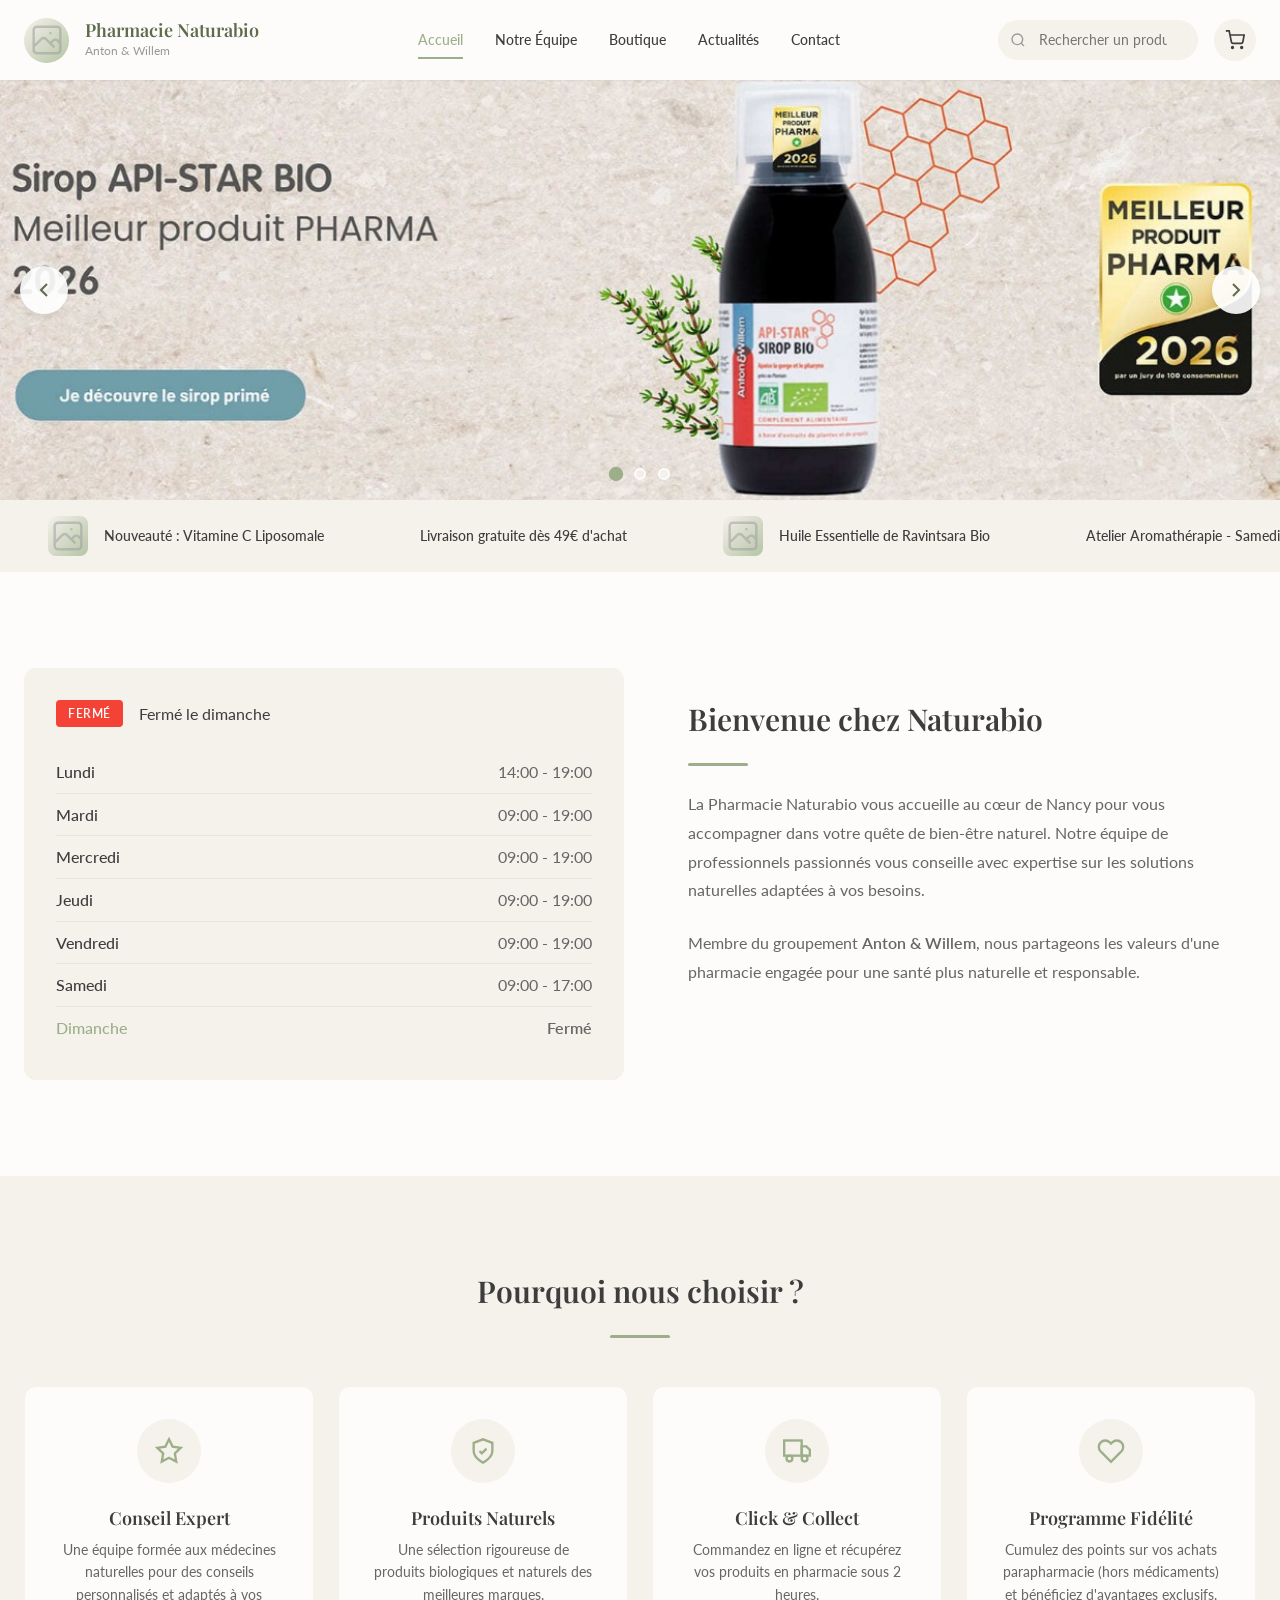
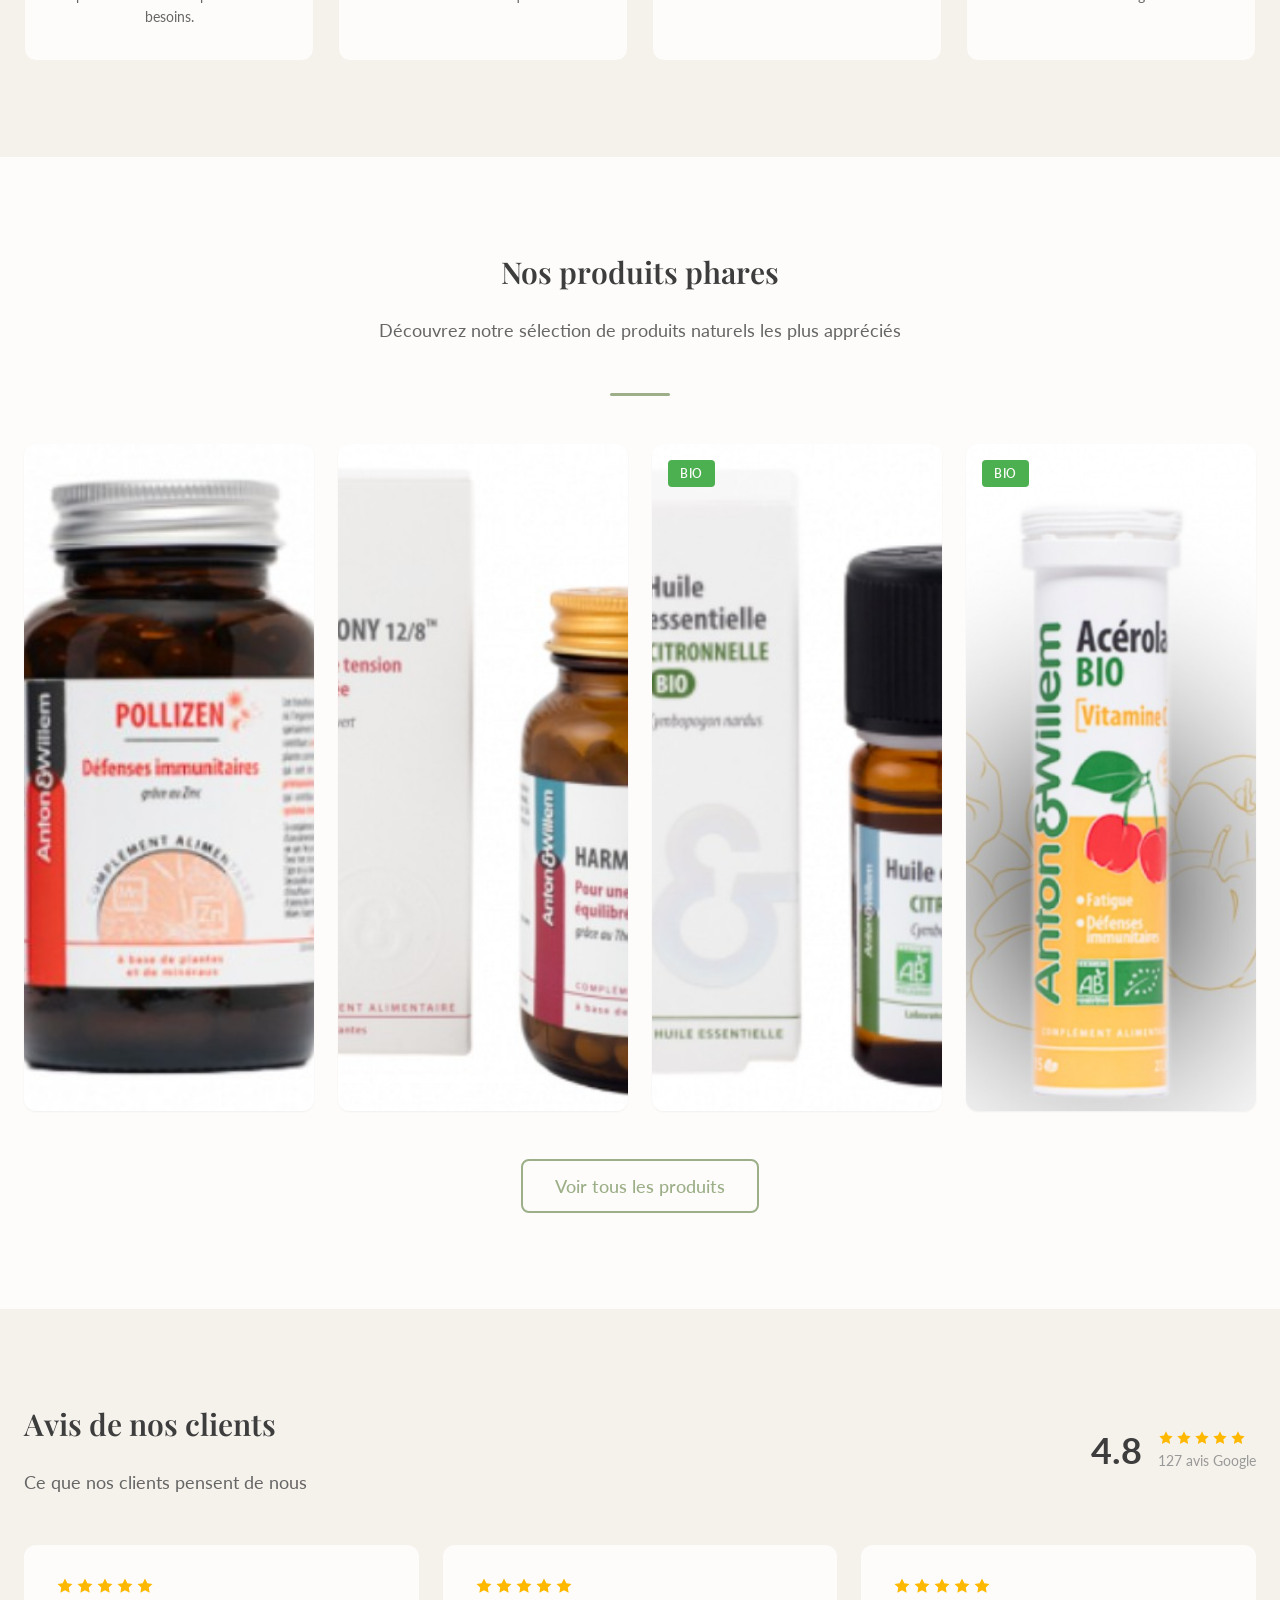
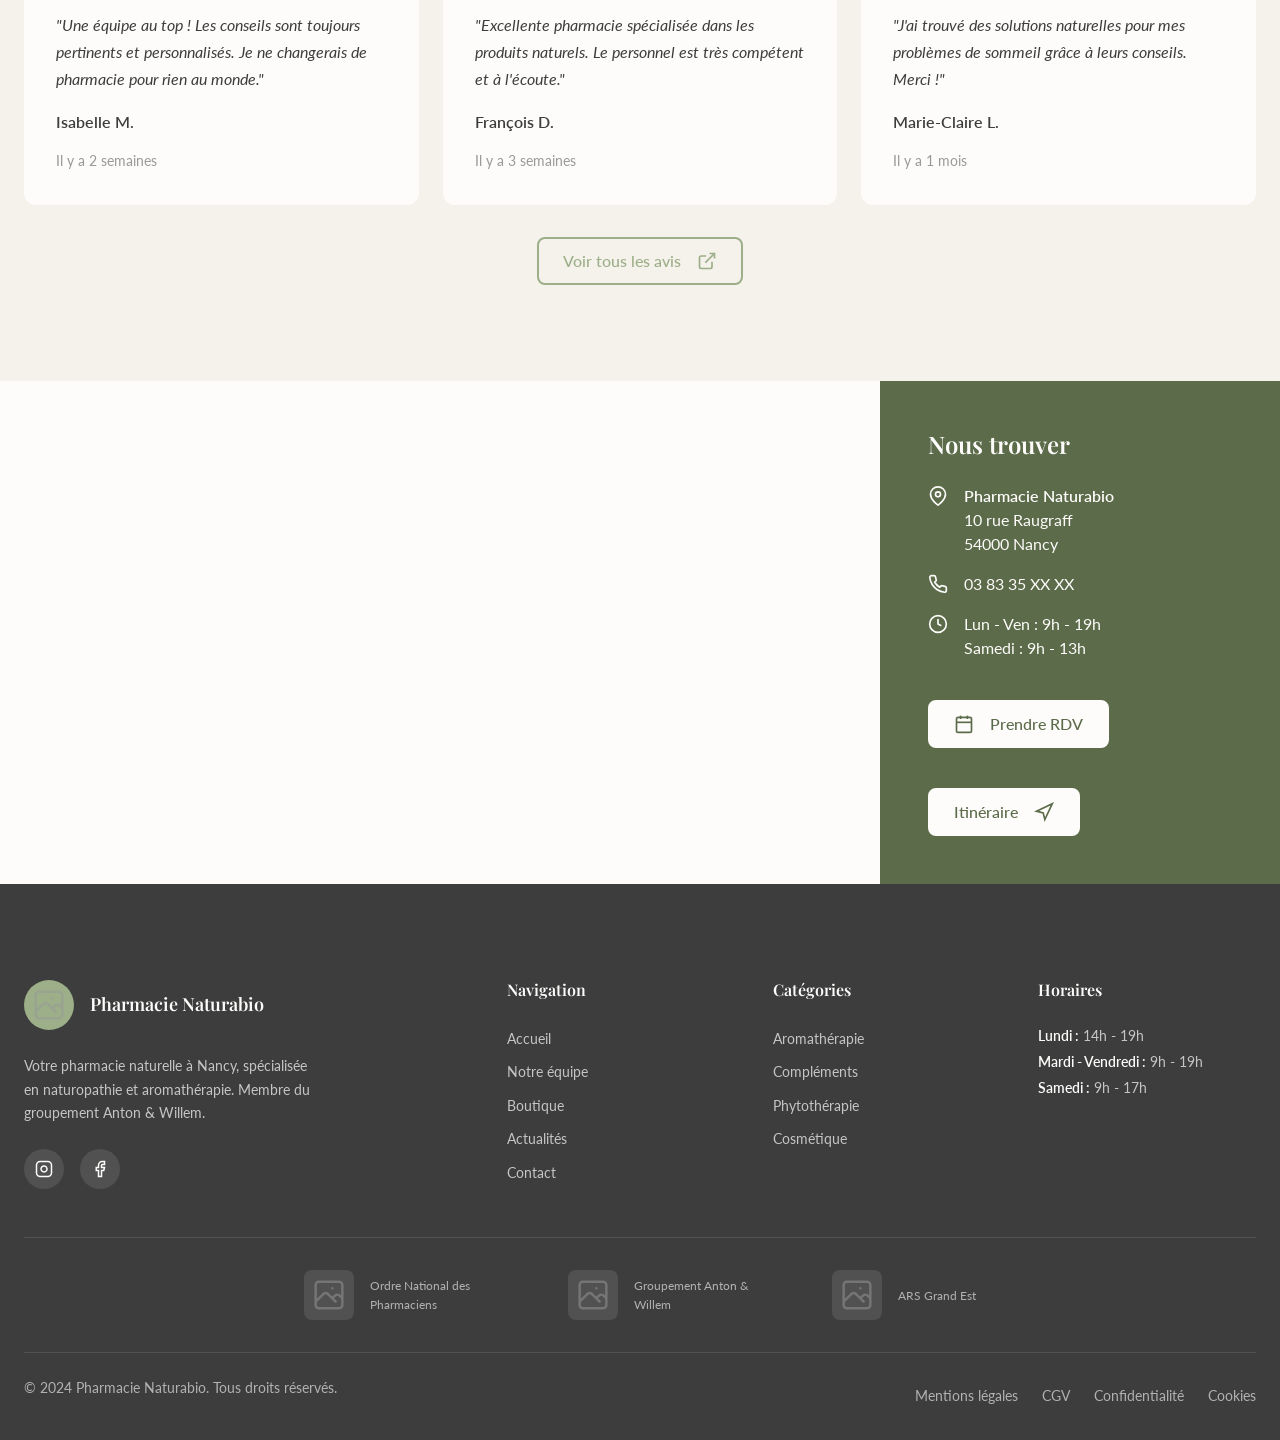
==== commit 12104550: "Mise à jour des images produits Anton & Willem" ====
--- a/index.html
+++ b/index.html
@@ -313,19 +313,19 @@
                     </div>
 
                     <div class="products-grid" style="grid-template-columns: repeat(4, 1fr);">
-                        <!-- Product 1 - Radis Noir -->
+                        <!-- Product 1 - Pollizen -->
                         <article class="card product-card">
                             <a href="boutique.html" class="card-image">
-                                <img src="assets/images/products/product-1.jpg" alt="Radis Noir Gélules">
+                                <img src="assets/images/products/i1.jpg" alt="Pollizen - Défenses immunitaires">
                             </a>
                             <div class="card-body">
                                 <p class="product-brand">Anton & Willem</p>
                                 <h3 class="product-name">
-                                    <a href="boutique.html">Radis Noir Gélules</a>
+                                    <a href="boutique.html">Pollizen</a>
                                 </h3>
-                                <p class="product-category">Digestion</p>
+                                <p class="product-category">Défenses immunitaires</p>
                                 <div>
-                                    <span class="product-price">12,45 €</span>
+                                    <span class="product-price">18,90 €</span>
                                 </div>
                                 <button class="btn btn-primary btn-sm btn-block add-to-cart mt-md">
                                     Ajouter au panier
@@ -333,19 +333,19 @@
                             </div>
                         </article>
 
-                        <!-- Product 2 - Charbon Végétal -->
+                        <!-- Product 2 - Harmony 12/8 -->
                         <article class="card product-card">
                             <a href="boutique.html" class="card-image">
-                                <img src="assets/images/products/product-2.jpg" alt="Charbon Végétal Active Gélules">
+                                <img src="assets/images/products/i2.jpg" alt="Harmony 12/8 - Tension équilibrée">
                             </a>
                             <div class="card-body">
                                 <p class="product-brand">Anton & Willem</p>
                                 <h3 class="product-name">
-                                    <a href="boutique.html">Charbon Végétal Active</a>
+                                    <a href="boutique.html">Harmony 12/8</a>
                                 </h3>
-                                <p class="product-category">Digestion</p>
+                                <p class="product-category">Tension équilibrée</p>
                                 <div>
-                                    <span class="product-price">22,00 €</span>
+                                    <span class="product-price">22,50 €</span>
                                 </div>
                                 <button class="btn btn-primary btn-sm btn-block add-to-cart mt-md">
                                     Ajouter au panier
@@ -353,30 +353,10 @@
                             </div>
                         </article>
 
-                        <!-- Product 3 - Lithothamne -->
+                        <!-- Product 3 - Huile essentielle Citronnelle -->
                         <article class="card product-card">
                             <a href="boutique.html" class="card-image">
-                                <img src="assets/images/products/product-3.jpg" alt="Lithothamne Gélules">
-                            </a>
-                            <div class="card-body">
-                                <p class="product-brand">Anton & Willem</p>
-                                <h3 class="product-name">
-                                    <a href="boutique.html">Lithothamne Gélules</a>
-                                </h3>
-                                <p class="product-category">Digestion</p>
-                                <div>
-                                    <span class="product-price">25,90 €</span>
-                                </div>
-                                <button class="btn btn-primary btn-sm btn-block add-to-cart mt-md">
-                                    Ajouter au panier
-                                </button>
-                            </div>
-                        </article>
-
-                        <!-- Product 4 - Radis Noir Artichaut -->
-                        <article class="card product-card">
-                            <a href="boutique.html" class="card-image">
-                                <img src="assets/images/products/product-4.jpg" alt="Radis Noir Artichaut Ampoules Bio">
+                                <img src="assets/images/products/i7.jpg" alt="Huile essentielle Citronnelle Bio">
                                 <div class="product-badges">
                                     <span class="badge badge-bio">Bio</span>
                                 </div>
@@ -384,11 +364,34 @@
                             <div class="card-body">
                                 <p class="product-brand">Anton & Willem</p>
                                 <h3 class="product-name">
-                                    <a href="boutique.html">Radis Noir / Artichaut Ampoules</a>
+                                    <a href="boutique.html">Huile Essentielle Citronnelle</a>
                                 </h3>
-                                <p class="product-category">Digestion</p>
+                                <p class="product-category">Aromathérapie</p>
                                 <div>
-                                    <span class="product-price">15,95 €</span>
+                                    <span class="product-price">8,90 €</span>
+                                </div>
+                                <button class="btn btn-primary btn-sm btn-block add-to-cart mt-md">
+                                    Ajouter au panier
+                                </button>
+                            </div>
+                        </article>
+
+                        <!-- Product 4 - Acérola Bio -->
+                        <article class="card product-card">
+                            <a href="boutique.html" class="card-image">
+                                <img src="assets/images/products/i8.jpg" alt="Acérola Bio - Vitamine C">
+                                <div class="product-badges">
+                                    <span class="badge badge-bio">Bio</span>
+                                </div>
+                            </a>
+                            <div class="card-body">
+                                <p class="product-brand">Anton & Willem</p>
+                                <h3 class="product-name">
+                                    <a href="boutique.html">Acérola Bio - Vitamine C</a>
+                                </h3>
+                                <p class="product-category">Vitalité & Immunité</p>
+                                <div>
+                                    <span class="product-price">12,90 €</span>
                                 </div>
                                 <button class="btn btn-primary btn-sm btn-block add-to-cart mt-md">
                                     Ajouter au panier
